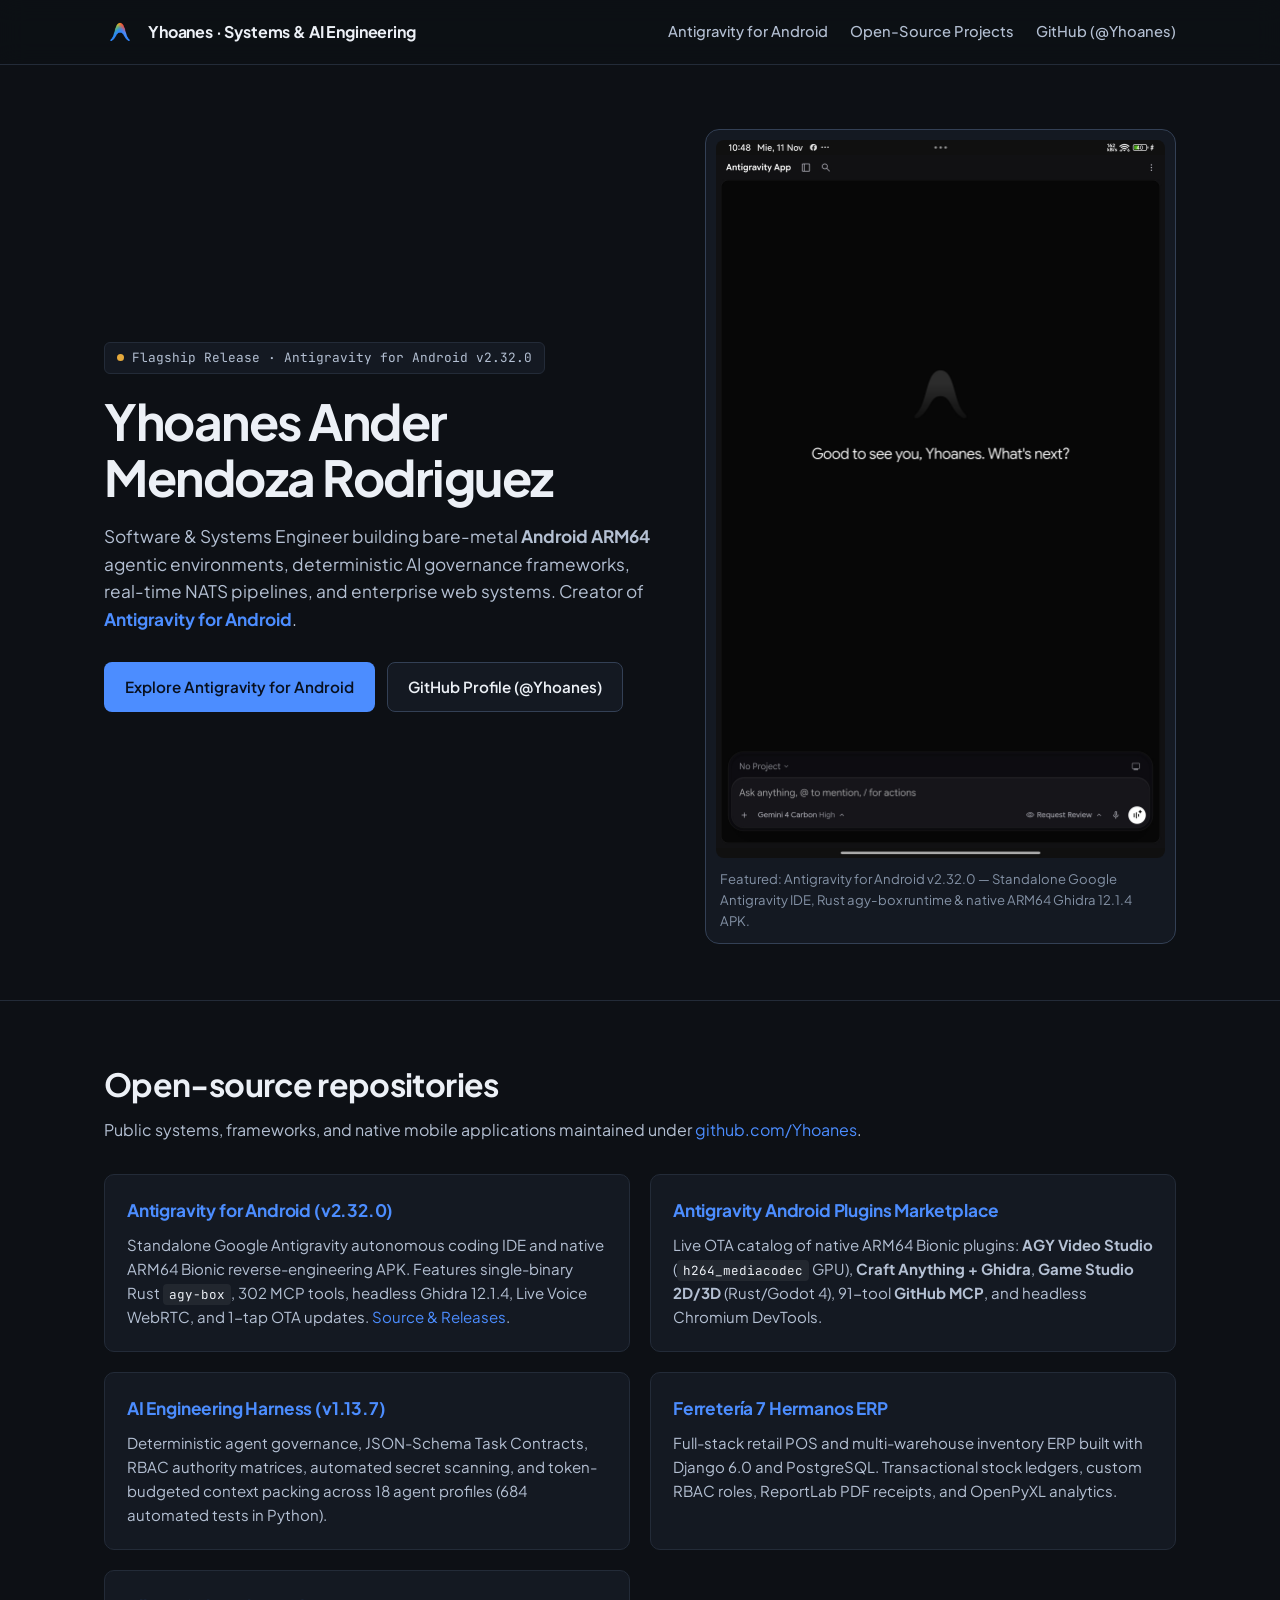
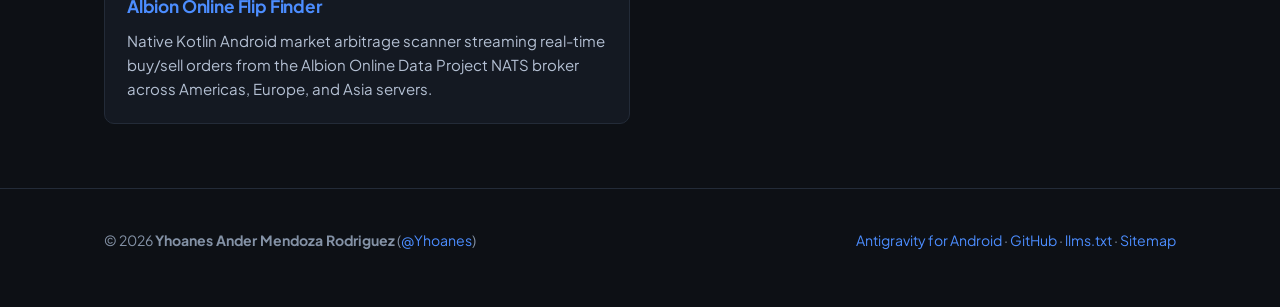
==== index.html @ 7c7e6c1f "feat: launch official Antigravity for Android documentation site, JSON-LD schema, sitemap, and llms." ====
<!DOCTYPE html>
<html lang="en">
<head>
  <meta charset="utf-8" />
  <meta name="viewport" content="width=device-width, initial-scale=1" />
  <title>Yhoanes (Yhoanes Ander Mendoza Rodriguez) — Creator of Antigravity for Android &amp; AI Systems Engineer</title>
  <meta name="description" content="Official engineering portfolio of Yhoanes (Yhoanes Ander Mendoza Rodriguez): creator of Antigravity for Android v2.32.0 (standalone ARM64 Google Antigravity IDE &amp; Ghidra 12.1.4 APK), AI Engineering Harness, Ferretería 7 Hermanos ERP, and Albion Flip Finder." />
  <meta name="author" content="Yhoanes Ander Mendoza Rodriguez" />
  <link rel="canonical" href="https://yhoanes.github.io/" />
  <link rel="alternate" type="text/plain" title="LLM Documentation" href="https://yhoanes.github.io/llms.txt" />
  <link rel="icon" type="image/png" href="antigravity-android/assets/logo.png" />

  <meta property="og:type" content="profile" />
  <meta property="og:title" content="Yhoanes Ander Mendoza Rodriguez — Creator of Antigravity for Android" />
  <meta property="og:description" content="Autonomous AI agent environments, native Android ARM64 Bionic runtimes, deterministic engineering harnesses, and full-stack systems." />
  <meta property="og:url" content="https://yhoanes.github.io/" />
  <meta property="og:image" content="https://yhoanes.github.io/antigravity-android/assets/hero_home.jpg" />

  <link rel="preconnect" href="https://fonts.googleapis.com" />
  <link rel="preconnect" href="https://fonts.gstatic.com" crossorigin />
  <link href="https://fonts.googleapis.com/css2?family=JetBrains+Mono:wght@400;600&amp;family=Plus+Jakarta+Sans:wght@400;500;600;700&amp;display=swap" rel="stylesheet" />
  <link rel="stylesheet" href="styles.css" />

  <script type="application/ld+json">
  {
    "@context": "https://schema.org",
    "@graph": [
      {
        "@type": "Person",
        "@id": "https://yhoanes.github.io/#person",
        "name": "Yhoanes Ander Mendoza Rodriguez",
        "alternateName": "Yhoanes",
        "url": "https://yhoanes.github.io/",
        "sameAs": [
          "https://github.com/Yhoanes"
        ],
        "jobTitle": "Software & AI Systems Engineer",
        "knowsAbout": [
          "Google Antigravity",
          "Android ARM64 Bionic Systems",
          "AI Agent Orchestration",
          "Model Context Protocol (MCP)",
          "Binary Reverse Engineering (Ghidra & Rust)",
          "Django & PostgreSQL",
          "Kotlin Android Development"
        ]
      },
      {
        "@type": "ItemList",
        "name": "Open-Source Software by Yhoanes",
        "itemListElement": [
          {
            "@type": "ListItem",
            "position": 1,
            "url": "https://yhoanes.github.io/antigravity-android/",
            "name": "Antigravity for Android v2.32.0"
          },
          {
            "@type": "ListItem",
            "position": 2,
            "url": "https://github.com/Yhoanes/antigravity-android-plugins",
            "name": "Antigravity Android Native Plugins Marketplace"
          },
          {
            "@type": "ListItem",
            "position": 3,
            "url": "https://github.com/Yhoanes/ai-engineering-harness",
            "name": "AI Engineering Harness"
          },
          {
            "@type": "ListItem",
            "position": 4,
            "url": "https://github.com/Yhoanes/ferreteria-7-hermanos",
            "name": "Ferretería 7 Hermanos Retail POS & Inventory ERP"
          },
          {
            "@type": "ListItem",
            "position": 5,
            "url": "https://github.com/Yhoanes/albion-flip-finder",
            "name": "Albion Online Flip Finder for Android"
          }
        ]
      }
    ]
  }
  </script>
</head>
<body>

  <header class="site-header">
    <div class="container header-inner">
      <a class="brand" href="https://yhoanes.github.io/">
        <img src="antigravity-android/assets/logo.png" alt="Yhoanes Engineering" width="32" height="32" />
        <span>Yhoanes &middot; Systems &amp; AI Engineering</span>
      </a>
      <nav class="nav-links" aria-label="Primary">
        <a href="antigravity-android/">Antigravity for Android</a>
        <a href="#projects">Open-Source Projects</a>
        <a href="https://github.com/Yhoanes">GitHub (@Yhoanes)</a>
      </nav>
    </div>
  </header>

  <main>
    <section class="hero">
      <div class="container hero-grid">
        <div>
          <div class="version-pill">
            <span class="version-dot" aria-hidden="true"></span>
            <span>Flagship Release &middot; Antigravity for Android v2.32.0</span>
          </div>
          <h1>Yhoanes Ander Mendoza Rodriguez</h1>
          <p class="hero-lead">
            Software &amp; Systems Engineer building bare-metal <strong>Android ARM64</strong> agentic environments, deterministic AI governance frameworks, real-time NATS pipelines, and enterprise web systems. Creator of <a href="antigravity-android/"><strong>Antigravity for Android</strong></a>.
          </p>
          <div class="cta-row">
            <a class="btn btn-primary" href="antigravity-android/">
              Explore Antigravity for Android
            </a>
            <a class="btn btn-secondary" href="https://github.com/Yhoanes">
              GitHub Profile (@Yhoanes)
            </a>
          </div>
        </div>

        <div>
          <a href="antigravity-android/" aria-label="Open Antigravity for Android documentation">
            <div class="device-frame">
              <img src="antigravity-android/assets/hero_home.jpg" alt="Antigravity for Android v2.32.0 by Yhoanes" width="960" height="600" />
              <p class="device-caption">
                Featured: Antigravity for Android v2.32.0 — Standalone Google Antigravity IDE, Rust agy-box runtime &amp; native ARM64 Ghidra 12.1.4 APK.
              </p>
            </div>
          </a>
        </div>
      </div>
    </section>

    <section class="section" id="projects">
      <div class="container">
        <h2>Open-source repositories</h2>
        <p class="section-intro">
          Public systems, frameworks, and native mobile applications maintained under <a href="https://github.com/Yhoanes">github.com/Yhoanes</a>.
        </p>

        <div class="spec-grid">
          <div class="spec-block">
            <h3><a href="antigravity-android/">Antigravity for Android (v2.32.0)</a></h3>
            <p>Standalone Google Antigravity autonomous coding IDE and native ARM64 Bionic reverse-engineering APK. Features single-binary Rust <code>agy-box</code>, 302 MCP tools, headless Ghidra 12.1.4, Live Voice WebRTC, and 1-tap OTA updates. <a href="https://github.com/Yhoanes/antigravity-android">Source &amp; Releases</a>.</p>
          </div>

          <div class="spec-block">
            <h3><a href="https://github.com/Yhoanes/antigravity-android-plugins">Antigravity Android Plugins Marketplace</a></h3>
            <p>Live OTA catalog of native ARM64 Bionic plugins: <strong>AGY Video Studio</strong> (<code>h264_mediacodec</code> GPU), <strong>Craft Anything + Ghidra</strong>, <strong>Game Studio 2D/3D</strong> (Rust/Godot 4), 91-tool <strong>GitHub MCP</strong>, and headless Chromium DevTools.</p>
          </div>

          <div class="spec-block">
            <h3><a href="https://github.com/Yhoanes/ai-engineering-harness">AI Engineering Harness (v1.13.7)</a></h3>
            <p>Deterministic agent governance, JSON-Schema Task Contracts, RBAC authority matrices, automated secret scanning, and token-budgeted context packing across 18 agent profiles (684 automated tests in Python).</p>
          </div>

          <div class="spec-block">
            <h3><a href="https://github.com/Yhoanes/ferreteria-7-hermanos">Ferretería 7 Hermanos ERP</a></h3>
            <p>Full-stack retail POS and multi-warehouse inventory ERP built with Django 6.0 and PostgreSQL. Transactional stock ledgers, custom RBAC roles, ReportLab PDF receipts, and OpenPyXL analytics.</p>
          </div>

          <div class="spec-block">
            <h3><a href="https://github.com/Yhoanes/albion-flip-finder">Albion Online Flip Finder</a></h3>
            <p>Native Kotlin Android market arbitrage scanner streaming real-time buy/sell orders from the Albion Online Data Project NATS broker across Americas, Europe, and Asia servers.</p>
          </div>
        </div>
      </div>
    </section>
  </main>

  <footer class="site-footer">
    <div class="container footer-inner">
      <div>
        &copy; 2026 <strong>Yhoanes Ander Mendoza Rodriguez</strong> (<a href="https://github.com/Yhoanes">@Yhoanes</a>)
      </div>
      <div>
        <a href="antigravity-android/">Antigravity for Android</a> &middot;
        <a href="https://github.com/Yhoanes">GitHub</a> &middot;
        <a href="llms.txt">llms.txt</a> &middot;
        <a href="sitemap.xml">Sitemap</a>
      </div>
    </div>
  </footer>

</body>
</html>
---- styles.css ----
:root {
  --bg-canvas: #0d1015;
  --bg-surface: #141922;
  --bg-elevated: #1a212d;
  --border-subtle: #232b38;
  --border-strong: #334055;
  --text-primary: #ecf0f6;
  --text-secondary: #b4c0d3;
  --text-muted: #8492a6;
  --accent-cobalt: #4c8dff;
  --accent-cobalt-hover: #6ba1ff;
  --accent-amber: #e5a93c;
  --font-sans: 'Plus Jakarta Sans', -apple-system, BlinkMacSystemFont, 'Segoe UI', Roboto, sans-serif;
  --font-mono: 'JetBrains Mono', ui-monospace, SFMono-Regular, Menlo, Consolas, monospace;
  --max-w: 1120px;
}

*, *::before, *::after {
  box-sizing: border-box;
}

html {
  scroll-behavior: smooth;
  background-color: var(--bg-canvas);
  color: var(--text-primary);
  font-family: var(--font-sans);
  line-height: 1.6;
  -webkit-font-smoothing: antialiased;
}

@media (prefers-reduced-motion: reduce) {
  html {
    scroll-behavior: auto;
  }
  *, *::before, *::after {
    transition: none !important;
    animation: none !important;
  }
}

body {
  margin: 0;
  background-color: var(--bg-canvas);
  color: var(--text-primary);
}

a {
  color: var(--accent-cobalt);
  text-decoration: none;
}

a:hover {
  color: var(--accent-cobalt-hover);
  text-decoration: underline;
}

:focus-visible {
  outline: 2px solid var(--accent-cobalt);
  outline-offset: 3px;
  border-radius: 4px;
}

.container {
  max-width: var(--max-w);
  margin: 0 auto;
  padding: 0 24px;
}

/* Header Navigation */
.site-header {
  position: sticky;
  top: 0;
  z-index: 40;
  background: rgba(13, 16, 21, 0.88);
  backdrop-filter: blur(12px);
  border-bottom: 1px solid var(--border-subtle);
}

.header-inner {
  display: flex;
  align-items: center;
  justify-content: space-between;
  min-height: 64px;
  gap: 16px;
}

.brand {
  display: inline-flex;
  align-items: center;
  gap: 12px;
  color: var(--text-primary);
  font-weight: 700;
  font-size: 1rem;
  letter-spacing: -0.01em;
}

.brand:hover {
  color: var(--text-primary);
  text-decoration: none;
}

.brand img {
  width: 32px;
  height: 32px;
  border-radius: 8px;
}

.nav-links {
  display: flex;
  align-items: center;
  gap: 22px;
  flex-wrap: wrap;
}

.nav-links a {
  color: var(--text-secondary);
  font-size: 0.92rem;
  font-weight: 500;
}

.nav-links a:hover {
  color: var(--text-primary);
  text-decoration: none;
}

/* Hero Split */
.hero {
  padding: 64px 0 56px;
  border-bottom: 1px solid var(--border-subtle);
}

.hero-grid {
  display: grid;
  grid-template-columns: 1.08fr 0.92fr;
  gap: 48px;
  align-items: center;
}

.version-pill {
  display: inline-flex;
  align-items: center;
  gap: 8px;
  padding: 5px 12px;
  background: var(--bg-surface);
  border: 1px solid var(--border-subtle);
  border-radius: 6px;
  font-family: var(--font-mono);
  font-size: 0.8rem;
  color: var(--text-secondary);
  margin-bottom: 20px;
}

.version-dot {
  width: 7px;
  height: 7px;
  border-radius: 50%;
  background: var(--accent-amber);
}

h1 {
  font-size: clamp(2.15rem, 4vw, 3.1rem);
  line-height: 1.12;
  letter-spacing: -0.03em;
  margin: 0 0 18px;
  font-weight: 700;
}

.hero-lead {
  font-size: 1.08rem;
  color: var(--text-secondary);
  max-width: 62ch;
  margin: 0 0 28px;
}

.cta-row {
  display: flex;
  flex-wrap: wrap;
  gap: 12px;
  margin-bottom: 20px;
}

.btn {
  display: inline-flex;
  align-items: center;
  justify-content: center;
  gap: 8px;
  padding: 12px 20px;
  border-radius: 8px;
  font-weight: 600;
  font-size: 0.95rem;
  border: 1px solid transparent;
  cursor: pointer;
  text-decoration: none;
}

.btn:hover {
  text-decoration: none;
}

.btn-primary {
  background: var(--accent-cobalt);
  color: #08101f;
}

.btn-primary:hover {
  background: var(--accent-cobalt-hover);
  color: #08101f;
}

.btn-secondary {
  background: var(--bg-surface);
  color: var(--text-primary);
  border-color: var(--border-strong);
}

.btn-secondary:hover {
  background: var(--bg-elevated);
  color: var(--text-primary);
}

.checksum-box {
  background: var(--bg-surface);
  border: 1px solid var(--border-subtle);
  border-radius: 8px;
  padding: 10px 14px;
  display: flex;
  align-items: center;
  justify-content: space-between;
  gap: 12px;
  max-width: 540px;
}

.checksum-box code {
  font-family: var(--font-mono);
  font-size: 0.76rem;
  color: var(--text-muted);
  overflow-x: auto;
  white-space: nowrap;
}

.copy-btn {
  background: var(--bg-elevated);
  color: var(--text-secondary);
  border: 1px solid var(--border-subtle);
  border-radius: 5px;
  padding: 4px 10px;
  font-family: var(--font-sans);
  font-size: 0.78rem;
  font-weight: 600;
  cursor: pointer;
  flex-shrink: 0;
}

.copy-btn:hover {
  color: var(--text-primary);
  border-color: var(--border-strong);
}

.device-frame {
  background: var(--bg-surface);
  border: 1px solid var(--border-strong);
  border-radius: 14px;
  padding: 10px;
}

.device-frame img {
  display: block;
  width: 100%;
  height: auto;
  border-radius: 8px;
}

.device-caption {
  margin: 10px 4px 2px;
  font-size: 0.82rem;
  color: var(--text-muted);
}

/* Sections */
.section {
  padding: 64px 0;
  border-bottom: 1px solid var(--border-subtle);
}

h2 {
  font-size: clamp(1.5rem, 2.6vw, 2rem);
  letter-spacing: -0.02em;
  line-height: 1.22;
  margin: 0 0 12px;
}

.section-intro {
  color: var(--text-secondary);
  max-width: 68ch;
  margin: 0 0 32px;
  font-size: 1rem;
}

/* Data & Comparison Tables */
.table-wrap {
  overflow-x: auto;
  border: 1px solid var(--border-subtle);
  border-radius: 10px;
  background: var(--bg-surface);
}

table {
  width: 100%;
  border-collapse: collapse;
  text-align: left;
  font-size: 0.93rem;
}

th, td {
  padding: 14px 18px;
  border-bottom: 1px solid var(--border-subtle);
  vertical-align: top;
}

th {
  background: var(--bg-elevated);
  color: var(--text-primary);
  font-weight: 600;
}

tr:last-child td {
  border-bottom: none;
}

td code, p code, li code {
  font-family: var(--font-mono);
  font-size: 0.84em;
  background: rgba(255, 255, 255, 0.06);
  padding: 2px 6px;
  border-radius: 4px;
  color: var(--text-primary);
}

.highlight-col {
  color: var(--text-primary);
  font-weight: 500;
}

/* Benchmark Ledger */
.bench-list {
  display: grid;
  gap: 18px;
}

.bench-row {
  background: var(--bg-surface);
  border: 1px solid var(--border-subtle);
  border-radius: 10px;
  padding: 18px 20px;
}

.bench-meta {
  display: flex;
  justify-content: space-between;
  align-items: baseline;
  gap: 12px;
  margin-bottom: 10px;
  flex-wrap: wrap;
}

.bench-title {
  font-weight: 600;
  color: var(--text-primary);
}

.bench-val {
  font-family: var(--font-mono);
  font-size: 0.95rem;
  color: var(--accent-amber);
  font-weight: 600;
}

.bench-track {
  height: 8px;
  background: var(--bg-canvas);
  border-radius: 4px;
  overflow: hidden;
}

.bench-fill {
  height: 100%;
  background: var(--accent-amber);
  border-radius: 4px;
}

/* Interactive Walkthrough Tabs */
.walkthrough-layout {
  display: grid;
  grid-template-columns: 320px 1fr;
  gap: 28px;
  align-items: start;
}

.tab-list {
  display: flex;
  flex-direction: column;
  gap: 8px;
}

.tab-btn {
  text-align: left;
  background: var(--bg-surface);
  border: 1px solid var(--border-subtle);
  border-radius: 8px;
  padding: 14px 16px;
  color: var(--text-secondary);
  font-family: var(--font-sans);
  cursor: pointer;
}

.tab-btn strong {
  display: block;
  color: var(--text-primary);
  font-size: 0.95rem;
  margin-bottom: 4px;
}

.tab-btn span {
  font-size: 0.83rem;
  color: var(--text-muted);
  display: block;
}

.tab-btn[aria-selected="true"] {
  background: var(--bg-elevated);
  border-color: var(--accent-cobalt);
}

.tab-panel[hidden] {
  display: none;
}

/* Architectural Specs Grid (2-col structured ledger) */
.spec-grid {
  display: grid;
  grid-template-columns: repeat(2, 1fr);
  gap: 20px;
}

.spec-block {
  background: var(--bg-surface);
  border: 1px solid var(--border-subtle);
  border-radius: 10px;
  padding: 22px;
}

.spec-block h3 {
  margin: 0 0 8px;
  font-size: 1.08rem;
  letter-spacing: -0.01em;
}

.spec-block p {
  margin: 0;
  color: var(--text-secondary);
  font-size: 0.94rem;
}

/* FAQ Disclosures */
.faq-list {
  display: grid;
  gap: 12px;
  max-width: 820px;
}

details.faq-item {
  background: var(--bg-surface);
  border: 1px solid var(--border-subtle);
  border-radius: 10px;
  padding: 16px 20px;
}

details.faq-item summary {
  font-weight: 600;
  font-size: 1rem;
  cursor: pointer;
  list-style: none;
  display: flex;
  justify-content: space-between;
  align-items: center;
  gap: 16px;
}

details.faq-item summary::-webkit-details-marker {
  display: none;
}

details.faq-item summary::after {
  content: "+";
  font-family: var(--font-mono);
  color: var(--text-muted);
  font-size: 1.1rem;
}

details.faq-item[open] summary::after {
  content: "−";
  color: var(--accent-cobalt);
}

details.faq-item p {
  margin: 12px 0 0;
  color: var(--text-secondary);
  font-size: 0.95rem;
  max-width: 72ch;
}

/* Footer */
.site-footer {
  padding: 40px 0 56px;
  color: var(--text-muted);
  font-size: 0.88rem;
}

.footer-inner {
  display: flex;
  justify-content: space-between;
  gap: 20px;
  flex-wrap: wrap;
}

@media (max-width: 880px) {
  .hero-grid,
  .walkthrough-layout,
  .spec-grid {
    grid-template-columns: 1fr;
  }
  .hero {
    padding: 40px 0;
  }
}
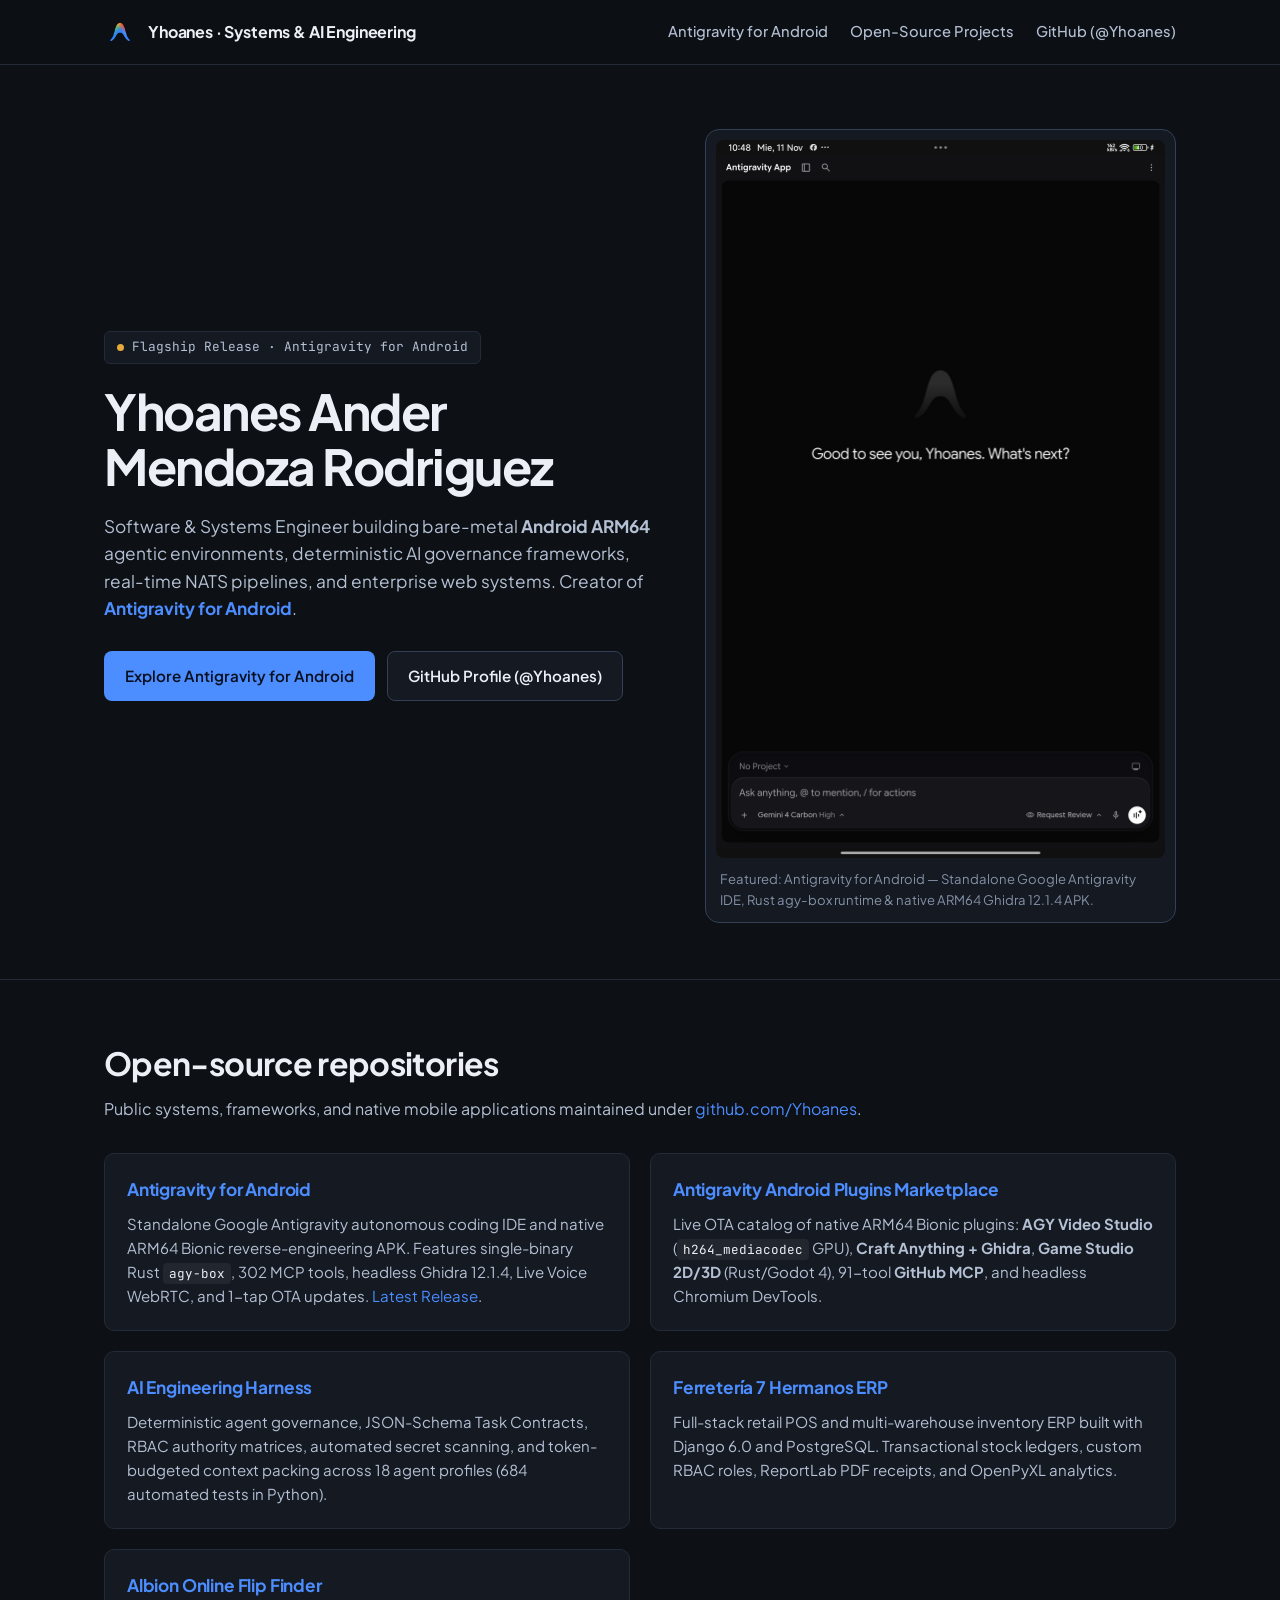
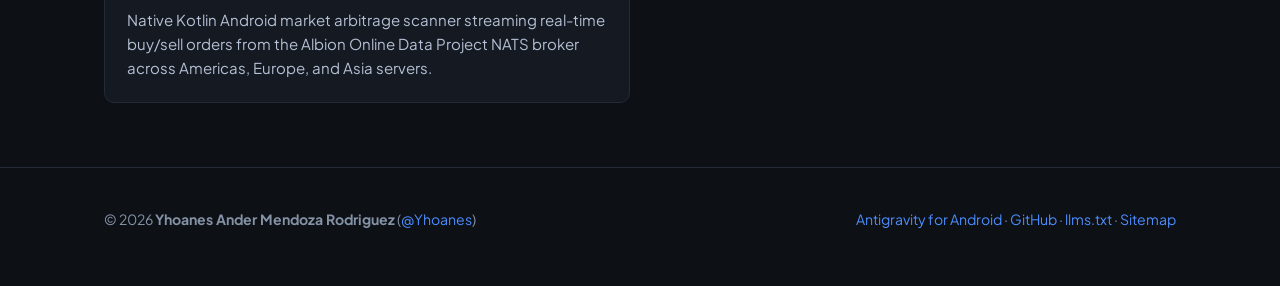
==== commit cb71846b: "feat: dynamic latest APK download, live SHA-256 sync, and version-agnostic copy" ====
--- a/index.html
+++ b/index.html
@@ -3,8 +3,9 @@
 <head>
   <meta charset="utf-8" />
   <meta name="viewport" content="width=device-width, initial-scale=1" />
+  <meta name="google-site-verification" content="DgvjRDzGBHEDhDBqfUjo9qhoZBdBrGkTyBmM5uWyEOc" />
   <title>Yhoanes (Yhoanes Ander Mendoza Rodriguez) — Creator of Antigravity for Android &amp; AI Systems Engineer</title>
-  <meta name="description" content="Official engineering portfolio of Yhoanes (Yhoanes Ander Mendoza Rodriguez): creator of Antigravity for Android v2.32.0 (standalone ARM64 Google Antigravity IDE &amp; Ghidra 12.1.4 APK), AI Engineering Harness, Ferretería 7 Hermanos ERP, and Albion Flip Finder." />
+  <meta name="description" content="Official engineering portfolio of Yhoanes (Yhoanes Ander Mendoza Rodriguez): creator of Antigravity for Android (standalone ARM64 Google Antigravity IDE &amp; Ghidra 12.1.4 APK), AI Engineering Harness, Ferretería 7 Hermanos ERP, and Albion Flip Finder." />
   <meta name="author" content="Yhoanes Ander Mendoza Rodriguez" />
   <link rel="canonical" href="https://yhoanes.github.io/" />
   <link rel="alternate" type="text/plain" title="LLM Documentation" href="https://yhoanes.github.io/llms.txt" />
@@ -53,7 +54,7 @@
             "@type": "ListItem",
             "position": 1,
             "url": "https://yhoanes.github.io/antigravity-android/",
-            "name": "Antigravity for Android v2.32.0"
+            "name": "Antigravity for Android"
           },
           {
             "@type": "ListItem",
@@ -107,7 +108,7 @@
         <div>
           <div class="version-pill">
             <span class="version-dot" aria-hidden="true"></span>
-            <span>Flagship Release &middot; Antigravity for Android v2.32.0</span>
+            <span id="home-release-badge">Flagship Release &middot; Antigravity for Android</span>
           </div>
           <h1>Yhoanes Ander Mendoza Rodriguez</h1>
           <p class="hero-lead">
@@ -126,9 +127,9 @@
         <div>
           <a href="antigravity-android/" aria-label="Open Antigravity for Android documentation">
             <div class="device-frame">
-              <img src="antigravity-android/assets/hero_home.jpg" alt="Antigravity for Android v2.32.0 by Yhoanes" width="960" height="600" />
+              <img src="antigravity-android/assets/hero_home.jpg" alt="Antigravity for Android by Yhoanes" width="960" height="600" />
               <p class="device-caption">
-                Featured: Antigravity for Android v2.32.0 — Standalone Google Antigravity IDE, Rust agy-box runtime &amp; native ARM64 Ghidra 12.1.4 APK.
+                Featured: Antigravity for Android — Standalone Google Antigravity IDE, Rust agy-box runtime &amp; native ARM64 Ghidra 12.1.4 APK.
               </p>
             </div>
           </a>
@@ -145,8 +146,8 @@
 
         <div class="spec-grid">
           <div class="spec-block">
-            <h3><a href="antigravity-android/">Antigravity for Android (v2.32.0)</a></h3>
-            <p>Standalone Google Antigravity autonomous coding IDE and native ARM64 Bionic reverse-engineering APK. Features single-binary Rust <code>agy-box</code>, 302 MCP tools, headless Ghidra 12.1.4, Live Voice WebRTC, and 1-tap OTA updates. <a href="https://github.com/Yhoanes/antigravity-android">Source &amp; Releases</a>.</p>
+            <h3><a href="antigravity-android/">Antigravity for Android</a></h3>
+            <p>Standalone Google Antigravity autonomous coding IDE and native ARM64 Bionic reverse-engineering APK. Features single-binary Rust <code>agy-box</code>, 302 MCP tools, headless Ghidra 12.1.4, Live Voice WebRTC, and 1-tap OTA updates. <a href="https://github.com/Yhoanes/antigravity-android/releases/latest">Latest Release</a>.</p>
           </div>
 
           <div class="spec-block">
@@ -155,7 +156,7 @@
           </div>
 
           <div class="spec-block">
-            <h3><a href="https://github.com/Yhoanes/ai-engineering-harness">AI Engineering Harness (v1.13.7)</a></h3>
+            <h3><a href="https://github.com/Yhoanes/ai-engineering-harness">AI Engineering Harness</a></h3>
             <p>Deterministic agent governance, JSON-Schema Task Contracts, RBAC authority matrices, automated secret scanning, and token-budgeted context packing across 18 agent profiles (684 automated tests in Python).</p>
           </div>
 
@@ -187,5 +188,16 @@
     </div>
   </footer>
 
+  <script>
+    fetch('https://api.github.com/repos/Yhoanes/antigravity-android/releases/latest')
+      .then(function (r) { return r.ok ? r.json() : null; })
+      .then(function (release) {
+        var el = document.getElementById('home-release-badge');
+        if (el && release && release.tag_name) {
+          el.textContent = 'Flagship Release \u00b7 Antigravity for Android ' + release.tag_name;
+        }
+      })
+      .catch(function () {});
+  </script>
 </body>
 </html>
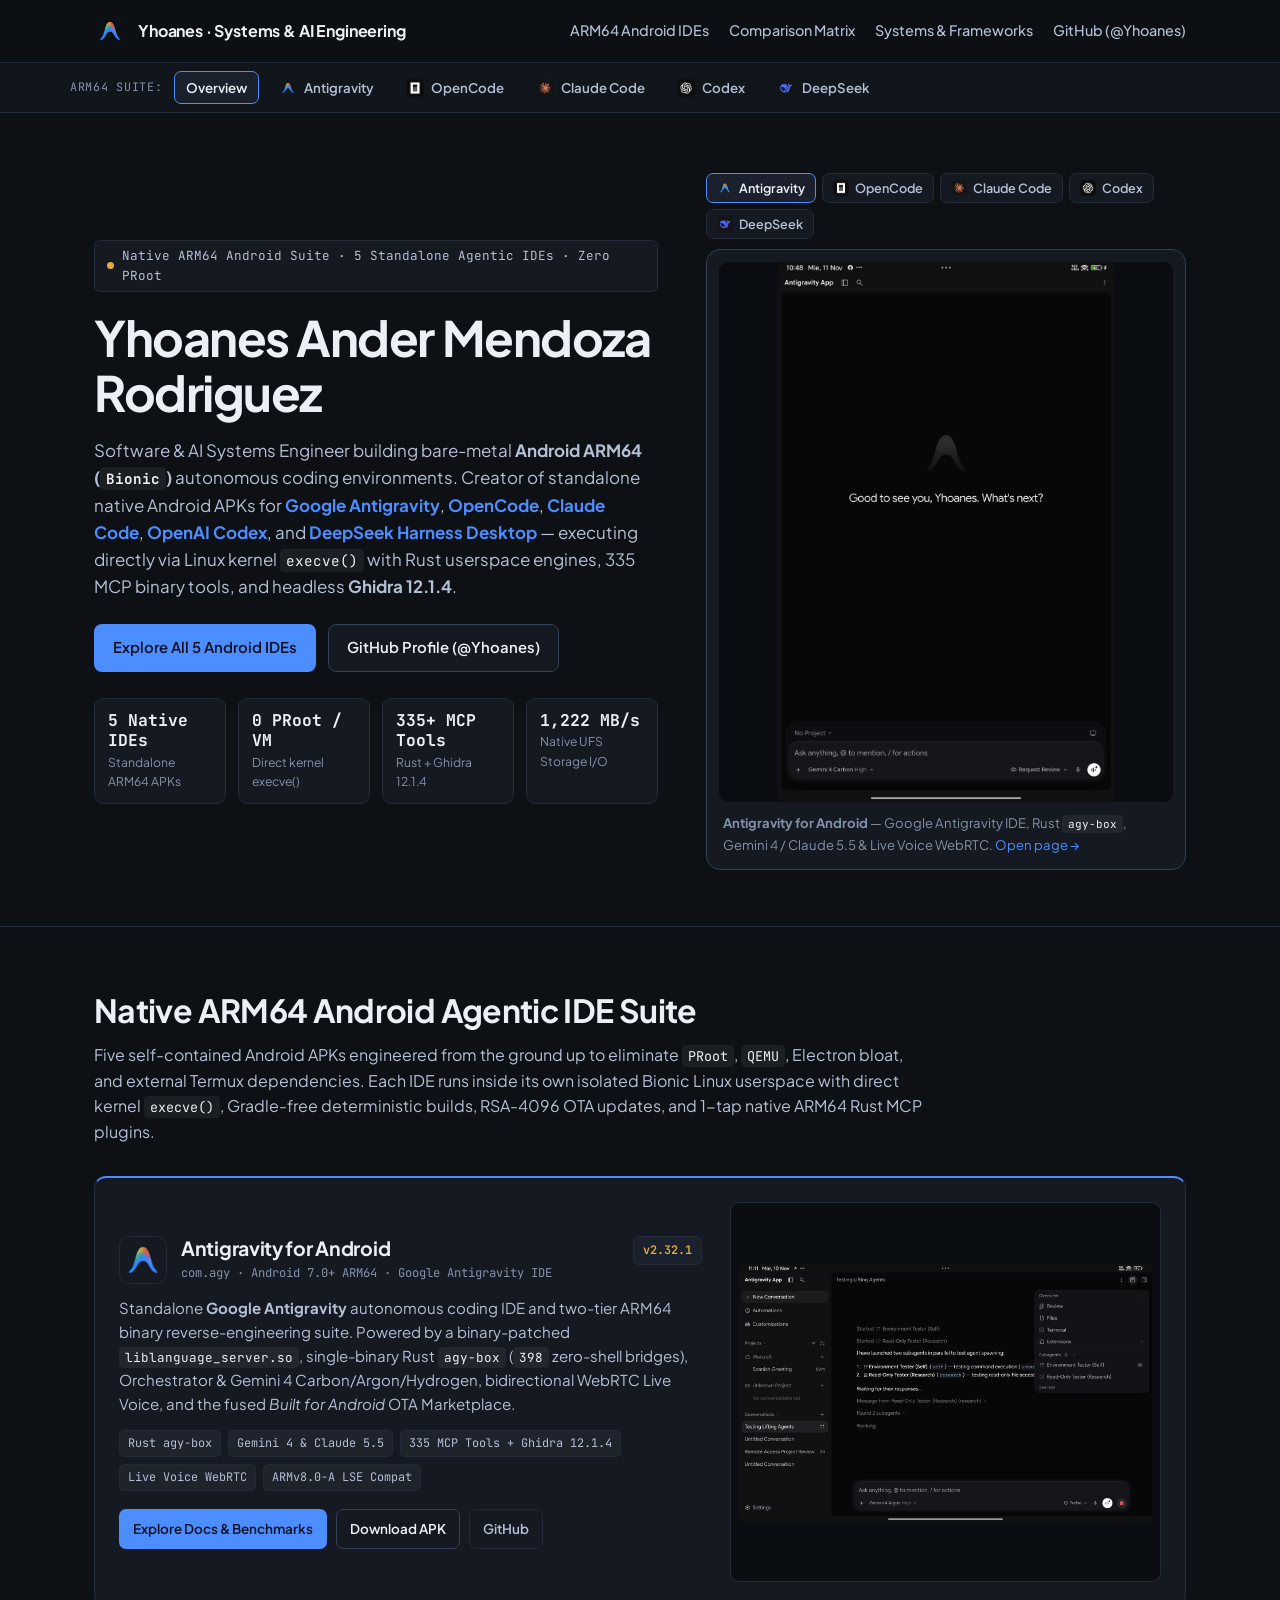
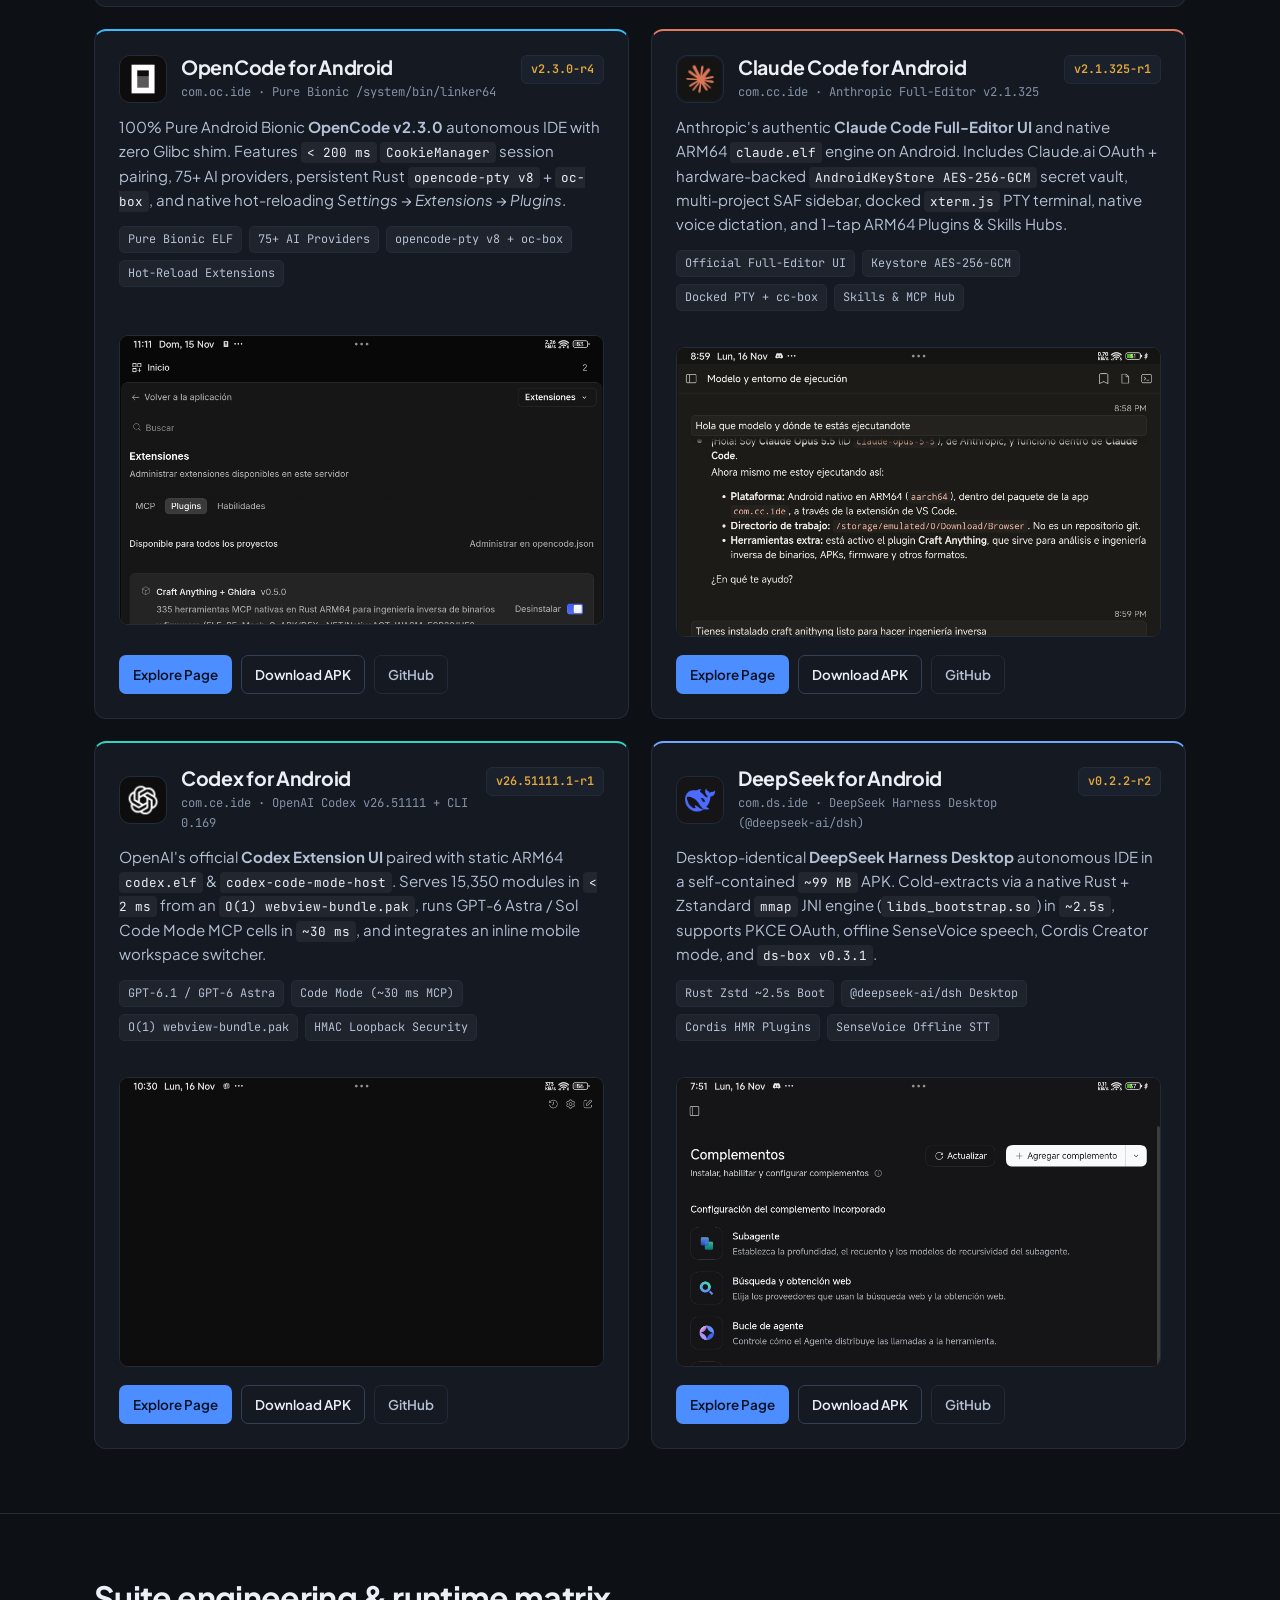
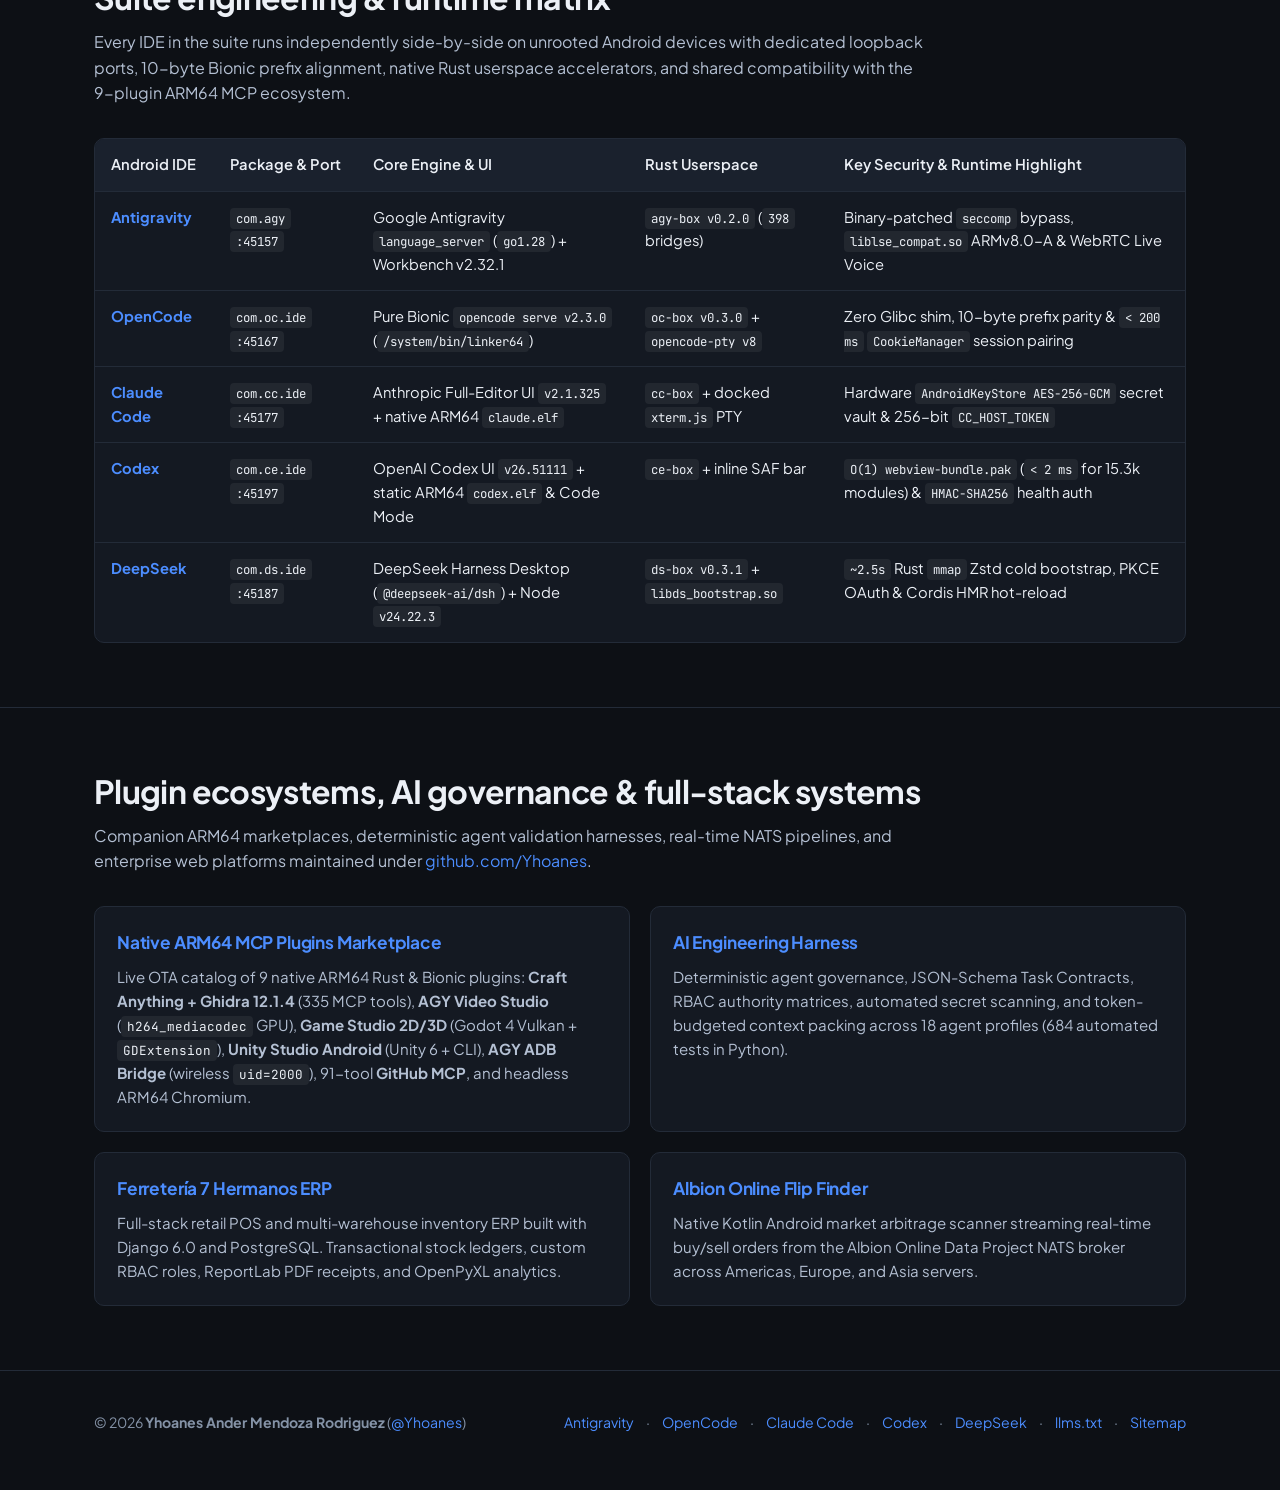
==== commit 9c9713ce: "feat: launch 5-IDE Native ARM64 Android Suite hub and dedicated pages (OpenCode, Claude Code, Codex," ====
--- a/index.html
+++ b/index.html
@@ -4,18 +4,25 @@
   <meta charset="utf-8" />
   <meta name="viewport" content="width=device-width, initial-scale=1" />
   <meta name="google-site-verification" content="DgvjRDzGBHEDhDBqfUjo9qhoZBdBrGkTyBmM5uWyEOc" />
-  <title>Yhoanes (Yhoanes Ander Mendoza Rodriguez) — Creator of Antigravity for Android &amp; AI Systems Engineer</title>
-  <meta name="description" content="Official engineering portfolio of Yhoanes (Yhoanes Ander Mendoza Rodriguez): creator of Antigravity for Android (standalone ARM64 Google Antigravity IDE &amp; Ghidra 12.1.4 APK), AI Engineering Harness, Ferretería 7 Hermanos ERP, and Albion Flip Finder." />
+  <title>Yhoanes — Native ARM64 Android Agentic IDEs (Antigravity, OpenCode, Claude Code, Codex &amp; DeepSeek)</title>
+  <meta name="description" content="Official engineering hub of Yhoanes (Yhoanes Ander Mendoza Rodriguez): creator of standalone Native ARM64 Android APKs for Google Antigravity, OpenCode, Anthropic Claude Code, OpenAI Codex, and DeepSeek Harness Desktop — zero PRoot, Rust Bionic runtimes, 335 MCP binary tools &amp; Ghidra 12.1.4." />
+  <meta name="keywords" content="Yhoanes, Antigravity for Android, OpenCode for Android, Claude Code for Android, Codex for Android, DeepSeek for Android, DeepSeek Desktop Android, Native ARM64 IDE APK, Bionic Linux Android, Ghidra 12.1.4 Android, Craft Anything MCP" />
   <meta name="author" content="Yhoanes Ander Mendoza Rodriguez" />
   <link rel="canonical" href="https://yhoanes.github.io/" />
   <link rel="alternate" type="text/plain" title="LLM Documentation" href="https://yhoanes.github.io/llms.txt" />
   <link rel="icon" type="image/png" href="antigravity-android/assets/logo.png" />
 
-  <meta property="og:type" content="profile" />
-  <meta property="og:title" content="Yhoanes Ander Mendoza Rodriguez — Creator of Antigravity for Android" />
-  <meta property="og:description" content="Autonomous AI agent environments, native Android ARM64 Bionic runtimes, deterministic engineering harnesses, and full-stack systems." />
+  <meta property="og:type" content="website" />
+  <meta property="og:site_name" content="Yhoanes · Native ARM64 Systems &amp; AI Engineering" />
+  <meta property="og:title" content="Yhoanes — Native ARM64 Android Suite: Antigravity, OpenCode, Claude Code, Codex &amp; DeepSeek" />
+  <meta property="og:description" content="Five standalone bare-metal Android ARM64 autonomous coding IDEs engineered without PRoot or Electron: Rust Bionic runtimes, 335 MCP reverse-engineering tools, native Ghidra 12.1.4, and 1-tap OTA APKs." />
   <meta property="og:url" content="https://yhoanes.github.io/" />
   <meta property="og:image" content="https://yhoanes.github.io/antigravity-android/assets/hero_home.jpg" />
+
+  <meta name="twitter:card" content="summary_large_image" />
+  <meta name="twitter:title" content="Yhoanes — Native ARM64 Android Agentic IDE Suite" />
+  <meta name="twitter:description" content="Standalone native ARM64 Android APKs for Google Antigravity, OpenCode, Claude Code, OpenAI Codex &amp; DeepSeek Desktop. Zero PRoot overhead." />
+  <meta name="twitter:image" content="https://yhoanes.github.io/antigravity-android/assets/hero_home.jpg" />
 
   <link rel="preconnect" href="https://fonts.googleapis.com" />
   <link rel="preconnect" href="https://fonts.gstatic.com" crossorigin />
@@ -38,17 +45,20 @@
         "jobTitle": "Software & AI Systems Engineer",
         "knowsAbout": [
           "Google Antigravity",
+          "OpenCode",
+          "Anthropic Claude Code",
+          "OpenAI Codex",
+          "DeepSeek Harness Desktop",
           "Android ARM64 Bionic Systems",
-          "AI Agent Orchestration",
-          "Model Context Protocol (MCP)",
-          "Binary Reverse Engineering (Ghidra & Rust)",
+          "AI Agent Orchestration & Model Context Protocol (MCP)",
+          "Binary Reverse Engineering (Ghidra 12.1.4 & Rust)",
           "Django & PostgreSQL",
-          "Kotlin Android Development"
+          "Kotlin & Java Android Engineering"
         ]
       },
       {
         "@type": "ItemList",
-        "name": "Open-Source Software by Yhoanes",
+        "name": "Native ARM64 Android IDEs & Open-Source Software by Yhoanes",
         "itemListElement": [
           {
             "@type": "ListItem",
@@ -59,24 +69,48 @@
           {
             "@type": "ListItem",
             "position": 2,
+            "url": "https://yhoanes.github.io/opencode-android/",
+            "name": "OpenCode for Android"
+          },
+          {
+            "@type": "ListItem",
+            "position": 3,
+            "url": "https://yhoanes.github.io/claude-android/",
+            "name": "Claude Code for Android"
+          },
+          {
+            "@type": "ListItem",
+            "position": 4,
+            "url": "https://yhoanes.github.io/codex-android/",
+            "name": "Codex for Android"
+          },
+          {
+            "@type": "ListItem",
+            "position": 5,
+            "url": "https://yhoanes.github.io/deepseek-android/",
+            "name": "DeepSeek for Android (Harness Desktop)"
+          },
+          {
+            "@type": "ListItem",
+            "position": 6,
             "url": "https://github.com/Yhoanes/antigravity-android-plugins",
-            "name": "Antigravity Android Native Plugins Marketplace"
-          },
-          {
-            "@type": "ListItem",
-            "position": 3,
+            "name": "Android Native ARM64 MCP Plugins Marketplace"
+          },
+          {
+            "@type": "ListItem",
+            "position": 7,
             "url": "https://github.com/Yhoanes/ai-engineering-harness",
             "name": "AI Engineering Harness"
           },
           {
             "@type": "ListItem",
-            "position": 4,
+            "position": 8,
             "url": "https://github.com/Yhoanes/ferreteria-7-hermanos",
             "name": "Ferretería 7 Hermanos Retail POS & Inventory ERP"
           },
           {
             "@type": "ListItem",
-            "position": 5,
+            "position": 9,
             "url": "https://github.com/Yhoanes/albion-flip-finder",
             "name": "Albion Online Flip Finder for Android"
           }
@@ -95,64 +129,400 @@
         <span>Yhoanes &middot; Systems &amp; AI Engineering</span>
       </a>
       <nav class="nav-links" aria-label="Primary">
-        <a href="antigravity-android/">Antigravity for Android</a>
-        <a href="#projects">Open-Source Projects</a>
+        <a href="#android-ides">ARM64 Android IDEs</a>
+        <a href="#architecture-matrix">Comparison Matrix</a>
+        <a href="#projects">Systems &amp; Frameworks</a>
         <a href="https://github.com/Yhoanes">GitHub (@Yhoanes)</a>
       </nav>
     </div>
+    <div class="suite-bar">
+      <div class="container suite-bar-inner" aria-label="Android ARM64 IDE Suite">
+        <span class="suite-label">ARM64 Suite:</span>
+        <a class="suite-pill" href="https://yhoanes.github.io/" aria-current="page">Overview</a>
+        <a class="suite-pill" href="antigravity-android/">
+          <img src="antigravity-android/assets/logo.png" alt="" width="18" height="18" />
+          Antigravity
+        </a>
+        <a class="suite-pill" href="opencode-android/">
+          <img src="opencode-android/assets/logo.png" alt="" width="18" height="18" />
+          OpenCode
+        </a>
+        <a class="suite-pill" href="claude-android/">
+          <img src="claude-android/assets/logo.png" alt="" width="18" height="18" />
+          Claude Code
+        </a>
+        <a class="suite-pill" href="codex-android/">
+          <img src="codex-android/assets/logo.png" alt="" width="18" height="18" />
+          Codex
+        </a>
+        <a class="suite-pill" href="deepseek-android/">
+          <img src="deepseek-android/assets/logo.png" alt="" width="18" height="18" />
+          DeepSeek
+        </a>
+      </div>
+    </div>
   </header>
 
   <main>
+    <!-- Hero -->
     <section class="hero">
       <div class="container hero-grid">
         <div>
           <div class="version-pill">
             <span class="version-dot" aria-hidden="true"></span>
-            <span id="home-release-badge">Flagship Release &middot; Antigravity for Android</span>
+            <span>Native ARM64 Android Suite &middot; 5 Standalone Agentic IDEs &middot; Zero PRoot</span>
           </div>
           <h1>Yhoanes Ander Mendoza Rodriguez</h1>
           <p class="hero-lead">
-            Software &amp; Systems Engineer building bare-metal <strong>Android ARM64</strong> agentic environments, deterministic AI governance frameworks, real-time NATS pipelines, and enterprise web systems. Creator of <a href="antigravity-android/"><strong>Antigravity for Android</strong></a>.
+            Software &amp; AI Systems Engineer building bare-metal <strong>Android ARM64 (<code>Bionic</code>)</strong> autonomous coding environments. Creator of standalone native Android APKs for <a href="antigravity-android/"><strong>Google Antigravity</strong></a>, <a href="opencode-android/"><strong>OpenCode</strong></a>, <a href="claude-android/"><strong>Claude Code</strong></a>, <a href="codex-android/"><strong>OpenAI Codex</strong></a>, and <a href="deepseek-android/"><strong>DeepSeek Harness Desktop</strong></a> — executing directly via Linux kernel <code>execve()</code> with Rust userspace engines, 335 MCP binary tools, and headless <strong>Ghidra 12.1.4</strong>.
           </p>
           <div class="cta-row">
-            <a class="btn btn-primary" href="antigravity-android/">
-              Explore Antigravity for Android
+            <a class="btn btn-primary" href="#android-ides">
+              Explore All 5 Android IDEs
             </a>
             <a class="btn btn-secondary" href="https://github.com/Yhoanes">
               GitHub Profile (@Yhoanes)
             </a>
           </div>
+
+          <div class="stats-strip" aria-label="Suite engineering highlights">
+            <div class="stat-chip">
+              <strong>5 Native IDEs</strong>
+              <span>Standalone ARM64 APKs</span>
+            </div>
+            <div class="stat-chip">
+              <strong>0 PRoot / VM</strong>
+              <span>Direct kernel execve()</span>
+            </div>
+            <div class="stat-chip">
+              <strong>335+ MCP Tools</strong>
+              <span>Rust + Ghidra 12.1.4</span>
+            </div>
+            <div class="stat-chip">
+              <strong>1,222 MB/s</strong>
+              <span>Native UFS Storage I/O</span>
+            </div>
+          </div>
         </div>
 
         <div>
-          <a href="antigravity-android/" aria-label="Open Antigravity for Android documentation">
-            <div class="device-frame">
-              <img src="antigravity-android/assets/hero_home.jpg" alt="Antigravity for Android by Yhoanes" width="960" height="600" />
-              <p class="device-caption">
-                Featured: Antigravity for Android — Standalone Google Antigravity IDE, Rust agy-box runtime &amp; native ARM64 Ghidra 12.1.4 APK.
-              </p>
-            </div>
-          </a>
+          <div class="hero-preview-tabs" role="tablist" aria-label="Preview Android IDEs">
+            <button type="button" class="preview-pill" role="tab" aria-selected="true" aria-controls="hero-panel-agy" id="hero-tab-agy">
+              <img src="antigravity-android/assets/logo.png" alt="" width="16" height="16" /> Antigravity
+            </button>
+            <button type="button" class="preview-pill" role="tab" aria-selected="false" aria-controls="hero-panel-oc" id="hero-tab-oc">
+              <img src="opencode-android/assets/logo.png" alt="" width="16" height="16" /> OpenCode
+            </button>
+            <button type="button" class="preview-pill" role="tab" aria-selected="false" aria-controls="hero-panel-cc" id="hero-tab-cc">
+              <img src="claude-android/assets/logo.png" alt="" width="16" height="16" /> Claude Code
+            </button>
+            <button type="button" class="preview-pill" role="tab" aria-selected="false" aria-controls="hero-panel-ce" id="hero-tab-ce">
+              <img src="codex-android/assets/logo.png" alt="" width="16" height="16" /> Codex
+            </button>
+            <button type="button" class="preview-pill" role="tab" aria-selected="false" aria-controls="hero-panel-ds" id="hero-tab-ds">
+              <img src="deepseek-android/assets/logo.png" alt="" width="16" height="16" /> DeepSeek
+            </button>
+          </div>
+
+          <div class="device-frame tab-panel" id="hero-panel-agy" role="tabpanel" aria-labelledby="hero-tab-agy">
+            <a class="device-screen" href="antigravity-android/" aria-label="Open Antigravity for Android documentation">
+              <img src="antigravity-android/assets/hero_home.jpg" alt="Antigravity for Android autonomous workspace" width="1800" height="2880" />
+            </a>
+            <p class="device-caption">
+              <strong>Antigravity for Android</strong> — Google Antigravity IDE, Rust <code>agy-box</code>, Gemini 4 / Claude 5.5 &amp; Live Voice WebRTC. <a href="antigravity-android/">Open page &rarr;</a>
+            </p>
+          </div>
+
+          <div class="device-frame tab-panel" id="hero-panel-oc" role="tabpanel" aria-labelledby="hero-tab-oc" hidden>
+            <a class="device-screen" href="opencode-android/" aria-label="Open OpenCode for Android documentation">
+              <img src="opencode-android/assets/hero_session.jpg" alt="OpenCode for Android pure Bionic ARM64 session" width="1800" height="2880" loading="lazy" />
+            </a>
+            <p class="device-caption">
+              <strong>OpenCode for Android</strong> — Pure Bionic <code>/system/bin/linker64</code> OpenCode v2.3.0 engine, 75+ AI providers &amp; Rust <code>oc-box</code>. <a href="opencode-android/">Open page &rarr;</a>
+            </p>
+          </div>
+
+          <div class="device-frame tab-panel" id="hero-panel-cc" role="tabpanel" aria-labelledby="hero-tab-cc" hidden>
+            <a class="device-screen" href="claude-android/" aria-label="Open Claude Code for Android documentation">
+              <img src="claude-android/assets/hero_session.jpg" alt="Claude Code for Android Full-Editor UI session" width="1800" height="2880" loading="lazy" />
+            </a>
+            <p class="device-caption">
+              <strong>Claude Code for Android</strong> — Official Anthropic Full-Editor UI, Keystore <code>AES-256-GCM</code> vault, docked PTY &amp; 1-Tap MCP Hub. <a href="claude-android/">Open page &rarr;</a>
+            </p>
+          </div>
+
+          <div class="device-frame tab-panel" id="hero-panel-ce" role="tabpanel" aria-labelledby="hero-tab-ce" hidden>
+            <a class="device-screen" href="codex-android/" aria-label="Open Codex for Android documentation">
+              <img src="codex-android/assets/hero_session.jpg" alt="Codex for Android GPT-6 Astra session" width="1800" height="2880" loading="lazy" />
+            </a>
+            <p class="device-caption">
+              <strong>Codex for Android</strong> — Official OpenAI Codex UI, static ARM64 <code>codex</code> + Code Mode, <code>O(1) webview-bundle.pak</code> &amp; GPT-6 Astra. <a href="codex-android/">Open page &rarr;</a>
+            </p>
+          </div>
+
+          <div class="device-frame tab-panel" id="hero-panel-ds" role="tabpanel" aria-labelledby="hero-tab-ds" hidden>
+            <a class="device-screen" href="deepseek-android/" aria-label="Open DeepSeek for Android documentation">
+              <img src="deepseek-android/assets/hero_workspace.jpg" alt="DeepSeek Harness Desktop running natively on Android ARM64" width="1800" height="2880" loading="lazy" />
+            </a>
+            <p class="device-caption">
+              <strong>DeepSeek for Android</strong> — Authentic <code>@deepseek-ai/dsh</code> Desktop workspace, <code>~2.5s</code> Rust Zstd JNI bootstrap &amp; Cordis HMR plugins. <a href="deepseek-android/">Open page &rarr;</a>
+            </p>
+          </div>
         </div>
       </div>
     </section>
 
+    <!-- Flagship 5 Native ARM64 Android IDEs -->
+    <section class="section" id="android-ides">
+      <div class="container">
+        <h2>Native ARM64 Android Agentic IDE Suite</h2>
+        <p class="section-intro">
+          Five self-contained Android APKs engineered from the ground up to eliminate <code>PRoot</code>, <code>QEMU</code>, Electron bloat, and external Termux dependencies. Each IDE runs inside its own isolated Bionic Linux userspace with direct kernel <code>execve()</code>, Gradle-free deterministic builds, RSA-4096 OTA updates, and 1-tap native ARM64 Rust MCP plugins.
+        </p>
+
+        <div class="ide-suite-grid">
+          <!-- 1. Antigravity for Android (Featured Full-Span Split) -->
+          <article class="ide-card ide-card--featured">
+            <div>
+              <div class="ide-card-head">
+                <div class="ide-identity">
+                  <img src="antigravity-android/assets/logo.png" alt="Antigravity for Android icon" width="48" height="48" />
+                  <div>
+                    <h3><a href="antigravity-android/">Antigravity for Android</a></h3>
+                    <span class="ide-submeta">com.agy &middot; Android 7.0+ ARM64 &middot; Google Antigravity IDE</span>
+                  </div>
+                </div>
+                <span class="release-tag" data-release-badge="Yhoanes/antigravity-android">v2.32.1</span>
+              </div>
+              <p class="ide-desc">
+                Standalone <strong>Google Antigravity</strong> autonomous coding IDE and two-tier ARM64 binary reverse-engineering suite. Powered by a binary-patched <code>liblanguage_server.so</code>, single-binary Rust <code>agy-box</code> (<code>398</code> zero-shell bridges), Orchestrator &amp; Gemini 4 Carbon/Argon/Hydrogen, bidirectional WebRTC Live Voice, and the fused <em>Built for Android</em> OTA Marketplace.
+              </p>
+              <div class="tag-row">
+                <span class="tech-tag">Rust agy-box</span>
+                <span class="tech-tag">Gemini 4 &amp; Claude 5.5</span>
+                <span class="tech-tag">335 MCP Tools + Ghidra 12.1.4</span>
+                <span class="tech-tag">Live Voice WebRTC</span>
+                <span class="tech-tag">ARMv8.0-A LSE Compat</span>
+              </div>
+              <div class="ide-actions">
+                <a class="btn btn-primary btn-sm" href="antigravity-android/">Explore Docs &amp; Benchmarks</a>
+                <a class="btn btn-secondary btn-sm" data-release-dl="Yhoanes/antigravity-android" href="https://github.com/Yhoanes/antigravity-android/releases/latest">Download APK</a>
+                <a class="btn btn-ghost btn-sm" href="https://github.com/Yhoanes/antigravity-android">GitHub</a>
+              </div>
+            </div>
+            <a class="ide-shot-link" href="antigravity-android/" aria-label="Antigravity for Android screenshot">
+              <img src="antigravity-android/assets/workspace_subagents.jpg" alt="Antigravity for Android multi-agent workspace" width="2880" height="1800" loading="lazy" />
+            </a>
+          </article>
+
+          <!-- 2. OpenCode for Android -->
+          <article class="ide-card ide-card--opencode">
+            <div>
+              <div class="ide-card-head">
+                <div class="ide-identity">
+                  <img src="opencode-android/assets/logo.png" alt="OpenCode for Android icon" width="48" height="48" />
+                  <div>
+                    <h3><a href="opencode-android/">OpenCode for Android</a></h3>
+                    <span class="ide-submeta">com.oc.ide &middot; Pure Bionic /system/bin/linker64</span>
+                  </div>
+                </div>
+                <span class="release-tag" data-release-badge="Yhoanes/opencode-android">v2.3.0-r4</span>
+              </div>
+              <p class="ide-desc">
+                100% Pure Android Bionic <strong>OpenCode v2.3.0</strong> autonomous IDE with zero Glibc shim. Features <code>&lt; 200 ms</code> <code>CookieManager</code> session pairing, 75+ AI providers, persistent Rust <code>opencode-pty v8</code> + <code>oc-box</code>, and native hot-reloading <em>Settings &rarr; Extensions &rarr; Plugins</em>.
+              </p>
+              <div class="tag-row">
+                <span class="tech-tag">Pure Bionic ELF</span>
+                <span class="tech-tag">75+ AI Providers</span>
+                <span class="tech-tag">opencode-pty v8 + oc-box</span>
+                <span class="tech-tag">Hot-Reload Extensions</span>
+              </div>
+            </div>
+            <a class="ide-shot-link" href="opencode-android/" aria-label="OpenCode for Android screenshot">
+              <img src="opencode-android/assets/extensions_plugins.jpg" alt="OpenCode for Android native Extensions Plugins catalog" width="1800" height="2880" loading="lazy" />
+            </a>
+            <div class="ide-actions">
+              <a class="btn btn-primary btn-sm" href="opencode-android/">Explore Page</a>
+              <a class="btn btn-secondary btn-sm" data-release-dl="Yhoanes/opencode-android" href="https://github.com/Yhoanes/opencode-android/releases/latest">Download APK</a>
+              <a class="btn btn-ghost btn-sm" href="https://github.com/Yhoanes/opencode-android">GitHub</a>
+            </div>
+          </article>
+
+          <!-- 3. Claude Code for Android -->
+          <article class="ide-card ide-card--claude">
+            <div>
+              <div class="ide-card-head">
+                <div class="ide-identity">
+                  <img src="claude-android/assets/logo.png" alt="Claude Code for Android icon" width="48" height="48" />
+                  <div>
+                    <h3><a href="claude-android/">Claude Code for Android</a></h3>
+                    <span class="ide-submeta">com.cc.ide &middot; Anthropic Full-Editor v2.1.325</span>
+                  </div>
+                </div>
+                <span class="release-tag" data-release-badge="Yhoanes/claude-android">v2.1.325-r1</span>
+              </div>
+              <p class="ide-desc">
+                Anthropic's authentic <strong>Claude Code Full-Editor UI</strong> and native ARM64 <code>claude.elf</code> engine on Android. Includes Claude.ai OAuth + hardware-backed <code>AndroidKeyStore AES-256-GCM</code> secret vault, multi-project SAF sidebar, docked <code>xterm.js</code> PTY terminal, native voice dictation, and 1-tap ARM64 Plugins &amp; Skills Hubs.
+              </p>
+              <div class="tag-row">
+                <span class="tech-tag">Official Full-Editor UI</span>
+                <span class="tech-tag">Keystore AES-256-GCM</span>
+                <span class="tech-tag">Docked PTY + cc-box</span>
+                <span class="tech-tag">Skills &amp; MCP Hub</span>
+              </div>
+            </div>
+            <a class="ide-shot-link" href="claude-android/" aria-label="Claude Code for Android screenshot">
+              <img src="claude-android/assets/hero_session.jpg" alt="Claude Code for Android live agent session" width="1800" height="2880" loading="lazy" />
+            </a>
+            <div class="ide-actions">
+              <a class="btn btn-primary btn-sm" href="claude-android/">Explore Page</a>
+              <a class="btn btn-secondary btn-sm" data-release-dl="Yhoanes/claude-android" href="https://github.com/Yhoanes/claude-android/releases/latest">Download APK</a>
+              <a class="btn btn-ghost btn-sm" href="https://github.com/Yhoanes/claude-android">GitHub</a>
+            </div>
+          </article>
+
+          <!-- 4. Codex for Android -->
+          <article class="ide-card ide-card--codex">
+            <div>
+              <div class="ide-card-head">
+                <div class="ide-identity">
+                  <img src="codex-android/assets/logo.png" alt="Codex for Android icon" width="48" height="48" />
+                  <div>
+                    <h3><a href="codex-android/">Codex for Android</a></h3>
+                    <span class="ide-submeta">com.ce.ide &middot; OpenAI Codex v26.51111 + CLI 0.169</span>
+                  </div>
+                </div>
+                <span class="release-tag" data-release-badge="Yhoanes/codex-android">v26.51111.1-r1</span>
+              </div>
+              <p class="ide-desc">
+                OpenAI's official <strong>Codex Extension UI</strong> paired with static ARM64 <code>codex.elf</code> &amp; <code>codex-code-mode-host</code>. Serves 15,350 modules in <code>&lt; 2 ms</code> from an <code>O(1) webview-bundle.pak</code>, runs GPT-6 Astra / Sol Code Mode MCP cells in <code>~30 ms</code>, and integrates an inline mobile workspace switcher.
+              </p>
+              <div class="tag-row">
+                <span class="tech-tag">GPT-6.1 / GPT-6 Astra</span>
+                <span class="tech-tag">Code Mode (~30 ms MCP)</span>
+                <span class="tech-tag">O(1) webview-bundle.pak</span>
+                <span class="tech-tag">HMAC Loopback Security</span>
+              </div>
+            </div>
+            <a class="ide-shot-link" href="codex-android/" aria-label="Codex for Android screenshot">
+              <img src="codex-android/assets/models_and_workspace.jpg" alt="Codex for Android GPT-6 model selector and inline workspace" width="1800" height="2880" loading="lazy" />
+            </a>
+            <div class="ide-actions">
+              <a class="btn btn-primary btn-sm" href="codex-android/">Explore Page</a>
+              <a class="btn btn-secondary btn-sm" data-release-dl="Yhoanes/codex-android" href="https://github.com/Yhoanes/codex-android/releases/latest">Download APK</a>
+              <a class="btn btn-ghost btn-sm" href="https://github.com/Yhoanes/codex-android">GitHub</a>
+            </div>
+          </article>
+
+          <!-- 5. DeepSeek for Android -->
+          <article class="ide-card ide-card--deepseek">
+            <div>
+              <div class="ide-card-head">
+                <div class="ide-identity">
+                  <img src="deepseek-android/assets/logo.png" alt="DeepSeek for Android icon" width="48" height="48" />
+                  <div>
+                    <h3><a href="deepseek-android/">DeepSeek for Android</a></h3>
+                    <span class="ide-submeta">com.ds.ide &middot; DeepSeek Harness Desktop (@deepseek-ai/dsh)</span>
+                  </div>
+                </div>
+                <span class="release-tag" data-release-badge="Yhoanes/deepseek-android">v0.2.2-r2</span>
+              </div>
+              <p class="ide-desc">
+                Desktop-identical <strong>DeepSeek Harness Desktop</strong> autonomous IDE in a self-contained <code>~99 MB</code> APK. Cold-extracts via a native Rust + Zstandard <code>mmap</code> JNI engine (<code>libds_bootstrap.so</code>) in <code>~2.5s</code>, supports PKCE OAuth, offline SenseVoice speech, Cordis Creator mode, and <code>ds-box v0.3.1</code>.
+              </p>
+              <div class="tag-row">
+                <span class="tech-tag">Rust Zstd ~2.5s Boot</span>
+                <span class="tech-tag">@deepseek-ai/dsh Desktop</span>
+                <span class="tech-tag">Cordis HMR Plugins</span>
+                <span class="tech-tag">SenseVoice Offline STT</span>
+              </div>
+            </div>
+            <a class="ide-shot-link" href="deepseek-android/" aria-label="DeepSeek for Android screenshot">
+              <img src="deepseek-android/assets/plugins_android_arm64.jpg" alt="DeepSeek for Android native ARM64 plugins hub" width="1800" height="2880" loading="lazy" />
+            </a>
+            <div class="ide-actions">
+              <a class="btn btn-primary btn-sm" href="deepseek-android/">Explore Page</a>
+              <a class="btn btn-secondary btn-sm" data-release-dl="Yhoanes/deepseek-android" href="https://github.com/Yhoanes/deepseek-android/releases/latest">Download APK</a>
+              <a class="btn btn-ghost btn-sm" href="https://github.com/Yhoanes/deepseek-android">GitHub</a>
+            </div>
+          </article>
+        </div>
+      </div>
+    </section>
+
+    <!-- Architecture Comparison Matrix across all 5 IDEs -->
+    <section class="section" id="architecture-matrix">
+      <div class="container">
+        <h2>Suite engineering &amp; runtime matrix</h2>
+        <p class="section-intro">
+          Every IDE in the suite runs independently side-by-side on unrooted Android devices with dedicated loopback ports, 10-byte Bionic prefix alignment, native Rust userspace accelerators, and shared compatibility with the 9-plugin ARM64 MCP ecosystem.
+        </p>
+
+        <div class="table-wrap">
+          <table>
+            <thead>
+              <tr>
+                <th>Android IDE</th>
+                <th>Package &amp; Port</th>
+                <th>Core Engine &amp; UI</th>
+                <th>Rust Userspace</th>
+                <th>Key Security &amp; Runtime Highlight</th>
+              </tr>
+            </thead>
+            <tbody>
+              <tr>
+                <td><strong><a href="antigravity-android/">Antigravity</a></strong></td>
+                <td><code>com.agy</code><br /><code>:45157</code></td>
+                <td>Google Antigravity <code>language_server</code> (<code>go1.28</code>) + Workbench v2.32.1</td>
+                <td><code>agy-box v0.2.0</code> (<code>398</code> bridges)</td>
+                <td>Binary-patched <code>seccomp</code> bypass, <code>liblse_compat.so</code> ARMv8.0-A &amp; WebRTC Live Voice</td>
+              </tr>
+              <tr>
+                <td><strong><a href="opencode-android/">OpenCode</a></strong></td>
+                <td><code>com.oc.ide</code><br /><code>:45167</code></td>
+                <td>Pure Bionic <code>opencode serve v2.3.0</code> (<code>/system/bin/linker64</code>)</td>
+                <td><code>oc-box v0.3.0</code> + <code>opencode-pty v8</code></td>
+                <td>Zero Glibc shim, 10-byte prefix parity &amp; <code>&lt; 200 ms</code> <code>CookieManager</code> session pairing</td>
+              </tr>
+              <tr>
+                <td><strong><a href="claude-android/">Claude Code</a></strong></td>
+                <td><code>com.cc.ide</code><br /><code>:45177</code></td>
+                <td>Anthropic Full-Editor UI <code>v2.1.325</code> + native ARM64 <code>claude.elf</code></td>
+                <td><code>cc-box</code> + docked <code>xterm.js</code> PTY</td>
+                <td>Hardware <code>AndroidKeyStore AES-256-GCM</code> secret vault &amp; 256-bit <code>CC_HOST_TOKEN</code></td>
+              </tr>
+              <tr>
+                <td><strong><a href="codex-android/">Codex</a></strong></td>
+                <td><code>com.ce.ide</code><br /><code>:45197</code></td>
+                <td>OpenAI Codex UI <code>v26.51111</code> + static ARM64 <code>codex.elf</code> &amp; Code Mode</td>
+                <td><code>ce-box</code> + inline SAF bar</td>
+                <td><code>O(1) webview-bundle.pak</code> (<code>&lt; 2 ms</code> for 15.3k modules) &amp; <code>HMAC-SHA256</code> health auth</td>
+              </tr>
+              <tr>
+                <td><strong><a href="deepseek-android/">DeepSeek</a></strong></td>
+                <td><code>com.ds.ide</code><br /><code>:45187</code></td>
+                <td>DeepSeek Harness Desktop (<code>@deepseek-ai/dsh</code>) + Node <code>v24.22.3</code></td>
+                <td><code>ds-box v0.3.1</code> + <code>libds_bootstrap.so</code></td>
+                <td><code>~2.5s</code> Rust <code>mmap</code> Zstd cold bootstrap, PKCE OAuth &amp; Cordis HMR hot-reload</td>
+              </tr>
+            </tbody>
+          </table>
+        </div>
+      </div>
+    </section>
+
+    <!-- Ecosystems, Governance & Enterprise Open Source -->
     <section class="section" id="projects">
       <div class="container">
-        <h2>Open-source repositories</h2>
+        <h2>Plugin ecosystems, AI governance &amp; full-stack systems</h2>
         <p class="section-intro">
-          Public systems, frameworks, and native mobile applications maintained under <a href="https://github.com/Yhoanes">github.com/Yhoanes</a>.
+          Companion ARM64 marketplaces, deterministic agent validation harnesses, real-time NATS pipelines, and enterprise web platforms maintained under <a href="https://github.com/Yhoanes">github.com/Yhoanes</a>.
         </p>
 
         <div class="spec-grid">
           <div class="spec-block">
-            <h3><a href="antigravity-android/">Antigravity for Android</a></h3>
-            <p>Standalone Google Antigravity autonomous coding IDE and native ARM64 Bionic reverse-engineering APK. Features single-binary Rust <code>agy-box</code>, 302 MCP tools, headless Ghidra 12.1.4, Live Voice WebRTC, and 1-tap OTA updates. <a href="https://github.com/Yhoanes/antigravity-android/releases/latest">Latest Release</a>.</p>
-          </div>
-
-          <div class="spec-block">
-            <h3><a href="https://github.com/Yhoanes/antigravity-android-plugins">Antigravity Android Plugins Marketplace</a></h3>
-            <p>Live OTA catalog of native ARM64 Bionic plugins: <strong>AGY Video Studio</strong> (<code>h264_mediacodec</code> GPU), <strong>Craft Anything + Ghidra</strong>, <strong>Game Studio 2D/3D</strong> (Rust/Godot 4), 91-tool <strong>GitHub MCP</strong>, and headless Chromium DevTools.</p>
+            <h3><a href="https://github.com/Yhoanes/antigravity-android-plugins">Native ARM64 MCP Plugins Marketplace</a></h3>
+            <p>Live OTA catalog of 9 native ARM64 Rust &amp; Bionic plugins: <strong>Craft Anything + Ghidra 12.1.4</strong> (335 MCP tools), <strong>AGY Video Studio</strong> (<code>h264_mediacodec</code> GPU), <strong>Game Studio 2D/3D</strong> (Godot 4 Vulkan + <code>GDExtension</code>), <strong>Unity Studio Android</strong> (Unity 6 + CLI), <strong>AGY ADB Bridge</strong> (wireless <code>uid=2000</code>), 91-tool <strong>GitHub MCP</strong>, and headless ARM64 Chromium.</p>
           </div>
 
           <div class="spec-block">
@@ -179,9 +549,12 @@
       <div>
         &copy; 2026 <strong>Yhoanes Ander Mendoza Rodriguez</strong> (<a href="https://github.com/Yhoanes">@Yhoanes</a>)
       </div>
-      <div>
-        <a href="antigravity-android/">Antigravity for Android</a> &middot;
-        <a href="https://github.com/Yhoanes">GitHub</a> &middot;
+      <div class="footer-links">
+        <a href="antigravity-android/">Antigravity</a> &middot;
+        <a href="opencode-android/">OpenCode</a> &middot;
+        <a href="claude-android/">Claude Code</a> &middot;
+        <a href="codex-android/">Codex</a> &middot;
+        <a href="deepseek-android/">DeepSeek</a> &middot;
         <a href="llms.txt">llms.txt</a> &middot;
         <a href="sitemap.xml">Sitemap</a>
       </div>
@@ -189,15 +562,49 @@
   </footer>
 
   <script>
-    fetch('https://api.github.com/repos/Yhoanes/antigravity-android/releases/latest')
-      .then(function (r) { return r.ok ? r.json() : null; })
-      .then(function (release) {
-        var el = document.getElementById('home-release-badge');
-        if (el && release && release.tag_name) {
-          el.textContent = 'Flagship Release \u00b7 Antigravity for Android ' + release.tag_name;
-        }
-      })
-      .catch(function () {});
+    (function () {
+      var tabs = Array.prototype.slice.call(document.querySelectorAll('.hero-preview-tabs [role="tab"]'));
+      var panels = Array.prototype.slice.call(document.querySelectorAll('.hero [role="tabpanel"]'));
+      tabs.forEach(function (tab) {
+        tab.addEventListener('click', function () {
+          var targetId = tab.getAttribute('aria-controls');
+          tabs.forEach(function (t) { t.setAttribute('aria-selected', String(t === tab)); });
+          panels.forEach(function (p) {
+            if (p.id === targetId) { p.removeAttribute('hidden'); }
+            else { p.setAttribute('hidden', ''); }
+          });
+        });
+      });
+
+      var repos = [
+        'Yhoanes/antigravity-android',
+        'Yhoanes/opencode-android',
+        'Yhoanes/claude-android',
+        'Yhoanes/codex-android',
+        'Yhoanes/deepseek-android'
+      ];
+
+      repos.forEach(function (repo) {
+        fetch('https://api.github.com/repos/' + repo + '/releases/latest')
+          .then(function (r) { return r.ok ? r.json() : null; })
+          .then(function (rel) {
+            if (!rel) return;
+            var badge = document.querySelector('[data-release-badge="' + repo + '"]');
+            if (badge && rel.tag_name) {
+              badge.textContent = rel.tag_name;
+            }
+            var assets = Array.isArray(rel.assets) ? rel.assets : [];
+            for (var i = 0; i < assets.length; i++) {
+              if (assets[i].name && /\.apk$/i.test(assets[i].name) && assets[i].browser_download_url) {
+                var dl = document.querySelector('[data-release-dl="' + repo + '"]');
+                if (dl) { dl.href = assets[i].browser_download_url; }
+                break;
+              }
+            }
+          })
+          .catch(function () {});
+      });
+    })();
   </script>
 </body>
 </html>
--- a/styles.css
+++ b/styles.css
@@ -10,9 +10,13 @@
   --accent-cobalt: #4c8dff;
   --accent-cobalt-hover: #6ba1ff;
   --accent-amber: #e5a93c;
+  --accent-emerald: #34d399;
+  --accent-claude: #e07a5f;
+  --accent-codex: #2dd4bf;
+  --accent-deepseek: #6ea8fe;
   --font-sans: 'Plus Jakarta Sans', -apple-system, BlinkMacSystemFont, 'Segoe UI', Roboto, sans-serif;
   --font-mono: 'JetBrains Mono', ui-monospace, SFMono-Regular, Menlo, Consolas, monospace;
-  --max-w: 1120px;
+  --max-w: 1140px;
 }
 
 *, *::before, *::after {
@@ -70,9 +74,10 @@
 .site-header {
   position: sticky;
   top: 0;
-  z-index: 40;
-  background: rgba(13, 16, 21, 0.88);
-  backdrop-filter: blur(12px);
+  z-index: 50;
+  background: rgba(13, 16, 21, 0.9);
+  backdrop-filter: blur(14px);
+  -webkit-backdrop-filter: blur(14px);
   border-bottom: 1px solid var(--border-subtle);
 }
 
@@ -80,7 +85,7 @@
   display: flex;
   align-items: center;
   justify-content: space-between;
-  min-height: 64px;
+  min-height: 62px;
   gap: 16px;
 }
 
@@ -103,29 +108,95 @@
   width: 32px;
   height: 32px;
   border-radius: 8px;
+  object-fit: cover;
 }
 
 .nav-links {
   display: flex;
   align-items: center;
-  gap: 22px;
+  gap: 20px;
   flex-wrap: wrap;
 }
 
 .nav-links a {
   color: var(--text-secondary);
-  font-size: 0.92rem;
+  font-size: 0.9rem;
   font-weight: 500;
 }
 
 .nav-links a:hover {
   color: var(--text-primary);
   text-decoration: none;
+}
+
+/* Ecosystem Suite Switcher Bar */
+.suite-bar {
+  border-top: 1px solid rgba(35, 43, 56, 0.75);
+  background: rgba(20, 25, 34, 0.72);
+}
+
+.suite-bar-inner {
+  display: flex;
+  align-items: center;
+  gap: 8px;
+  padding: 8px 0;
+  overflow-x: auto;
+  scrollbar-width: none;
+}
+
+.suite-bar-inner::-webkit-scrollbar {
+  display: none;
+}
+
+.suite-label {
+  font-family: var(--font-mono);
+  font-size: 0.73rem;
+  text-transform: uppercase;
+  letter-spacing: 0.06em;
+  color: var(--text-muted);
+  margin-right: 4px;
+  white-space: nowrap;
+  flex-shrink: 0;
+}
+
+.suite-pill {
+  display: inline-flex;
+  align-items: center;
+  gap: 7px;
+  padding: 5px 11px;
+  border-radius: 7px;
+  border: 1px solid transparent;
+  color: var(--text-secondary);
+  font-size: 0.83rem;
+  font-weight: 600;
+  white-space: nowrap;
+  flex-shrink: 0;
+  transition: background-color 0.15s ease, border-color 0.15s ease, color 0.15s ease;
+}
+
+.suite-pill:hover {
+  background: var(--bg-elevated);
+  border-color: var(--border-subtle);
+  color: var(--text-primary);
+  text-decoration: none;
+}
+
+.suite-pill[aria-current="page"] {
+  background: var(--bg-elevated);
+  border-color: var(--accent-cobalt);
+  color: var(--text-primary);
+}
+
+.suite-pill img {
+  width: 18px;
+  height: 18px;
+  border-radius: 4px;
+  object-fit: cover;
 }
 
 /* Hero Split */
 .hero {
-  padding: 64px 0 56px;
+  padding: 60px 0 56px;
   border-bottom: 1px solid var(--border-subtle);
 }
 
@@ -145,9 +216,9 @@
   border: 1px solid var(--border-subtle);
   border-radius: 6px;
   font-family: var(--font-mono);
-  font-size: 0.8rem;
-  color: var(--text-secondary);
-  margin-bottom: 20px;
+  font-size: 0.79rem;
+  color: var(--text-secondary);
+  margin-bottom: 18px;
 }
 
 .version-dot {
@@ -155,10 +226,11 @@
   height: 7px;
   border-radius: 50%;
   background: var(--accent-amber);
+  flex-shrink: 0;
 }
 
 h1 {
-  font-size: clamp(2.15rem, 4vw, 3.1rem);
+  font-size: clamp(2.1rem, 3.9vw, 3.05rem);
   line-height: 1.12;
   letter-spacing: -0.03em;
   margin: 0 0 18px;
@@ -166,17 +238,47 @@
 }
 
 .hero-lead {
-  font-size: 1.08rem;
+  font-size: 1.06rem;
   color: var(--text-secondary);
   max-width: 62ch;
-  margin: 0 0 28px;
+  margin: 0 0 24px;
+}
+
+/* Quick Stats Strip */
+.stats-strip {
+  display: grid;
+  grid-template-columns: repeat(4, minmax(0, 1fr));
+  gap: 12px;
+  margin: 26px 0 0;
+}
+
+.stat-chip {
+  background: var(--bg-surface);
+  border: 1px solid var(--border-subtle);
+  border-radius: 9px;
+  padding: 11px 13px;
+}
+
+.stat-chip strong {
+  display: block;
+  font-family: var(--font-mono);
+  font-size: 1.02rem;
+  color: var(--text-primary);
+  line-height: 1.25;
+}
+
+.stat-chip span {
+  display: block;
+  font-size: 0.76rem;
+  color: var(--text-muted);
+  margin-top: 2px;
 }
 
 .cta-row {
   display: flex;
   flex-wrap: wrap;
   gap: 12px;
-  margin-bottom: 20px;
+  margin-bottom: 18px;
 }
 
 .btn {
@@ -184,17 +286,24 @@
   align-items: center;
   justify-content: center;
   gap: 8px;
-  padding: 12px 20px;
+  padding: 11px 18px;
   border-radius: 8px;
   font-weight: 600;
-  font-size: 0.95rem;
+  font-size: 0.93rem;
   border: 1px solid transparent;
   cursor: pointer;
   text-decoration: none;
+  transition: background-color 0.15s ease, border-color 0.15s ease;
 }
 
 .btn:hover {
   text-decoration: none;
+}
+
+.btn-sm {
+  padding: 8px 13px;
+  font-size: 0.84rem;
+  border-radius: 7px;
 }
 
 .btn-primary {
@@ -218,6 +327,18 @@
   color: var(--text-primary);
 }
 
+.btn-ghost {
+  background: transparent;
+  color: var(--text-secondary);
+  border-color: var(--border-subtle);
+}
+
+.btn-ghost:hover {
+  background: var(--bg-elevated);
+  color: var(--text-primary);
+  border-color: var(--border-strong);
+}
+
 .checksum-box {
   background: var(--bg-surface);
   border: 1px solid var(--border-subtle);
@@ -230,9 +351,13 @@
   max-width: 540px;
 }
 
+.checksum-box[hidden] {
+  display: none;
+}
+
 .checksum-box code {
   font-family: var(--font-mono);
-  font-size: 0.76rem;
+  font-size: 0.75rem;
   color: var(--text-muted);
   overflow-x: auto;
   white-space: nowrap;
@@ -256,17 +381,64 @@
   border-color: var(--border-strong);
 }
 
+/* Device Frames & Interactive Preview Switcher */
+.hero-preview-tabs {
+  display: flex;
+  gap: 6px;
+  flex-wrap: wrap;
+  margin-bottom: 10px;
+}
+
+.preview-pill {
+  display: inline-flex;
+  align-items: center;
+  gap: 6px;
+  background: var(--bg-surface);
+  border: 1px solid var(--border-subtle);
+  border-radius: 7px;
+  padding: 6px 10px;
+  color: var(--text-secondary);
+  font-family: var(--font-sans);
+  font-size: 0.79rem;
+  font-weight: 600;
+  cursor: pointer;
+}
+
+.preview-pill img {
+  width: 16px;
+  height: 16px;
+  border-radius: 4px;
+}
+
+.preview-pill[aria-selected="true"] {
+  background: var(--bg-elevated);
+  border-color: var(--accent-cobalt);
+  color: var(--text-primary);
+}
+
 .device-frame {
   background: var(--bg-surface);
   border: 1px solid var(--border-strong);
   border-radius: 14px;
-  padding: 10px;
+  padding: 12px;
+}
+
+.device-screen {
+  background: #090c10;
+  border-radius: 9px;
+  overflow: hidden;
+  display: flex;
+  justify-content: center;
+  align-items: center;
 }
 
 .device-frame img {
   display: block;
-  width: 100%;
+  max-width: 100%;
+  width: auto;
+  max-height: 540px;
   height: auto;
+  margin: 0 auto;
   border-radius: 8px;
 }
 
@@ -291,9 +463,174 @@
 
 .section-intro {
   color: var(--text-secondary);
-  max-width: 68ch;
+  max-width: 70ch;
   margin: 0 0 32px;
   font-size: 1rem;
+}
+
+/* 5-IDE Flagship Suite Bento Grid */
+.ide-suite-grid {
+  display: grid;
+  grid-template-columns: repeat(2, minmax(0, 1fr));
+  gap: 22px;
+}
+
+.ide-card {
+  --ide-accent: var(--accent-cobalt);
+  background: var(--bg-surface);
+  border: 1px solid var(--border-subtle);
+  border-top: 2px solid var(--ide-accent);
+  border-radius: 12px;
+  padding: 24px;
+  display: flex;
+  flex-direction: column;
+  justify-content: space-between;
+  gap: 18px;
+  transition: border-color 0.16s ease, transform 0.16s ease;
+}
+
+.ide-card:hover {
+  border-color: var(--border-strong);
+  border-top-color: var(--ide-accent);
+}
+
+.ide-card--featured {
+  grid-column: 1 / -1;
+  display: grid;
+  grid-template-columns: 1.15fr 0.85fr;
+  gap: 28px;
+  align-items: center;
+}
+
+.ide-card--opencode { --ide-accent: #38bdf8; }
+.ide-card--claude { --ide-accent: #e07a5f; }
+.ide-card--codex { --ide-accent: #2dd4bf; }
+.ide-card--deepseek { --ide-accent: #6ea8fe; }
+
+.ide-card-head {
+  display: flex;
+  align-items: flex-start;
+  justify-content: space-between;
+  gap: 14px;
+  margin-bottom: 12px;
+}
+
+.ide-identity {
+  display: flex;
+  align-items: center;
+  gap: 14px;
+}
+
+.ide-identity img {
+  width: 48px;
+  height: 48px;
+  border-radius: 11px;
+  border: 1px solid var(--border-subtle);
+  flex-shrink: 0;
+  object-fit: cover;
+}
+
+.ide-identity h3 {
+  margin: 0;
+  font-size: 1.22rem;
+  letter-spacing: -0.015em;
+  line-height: 1.22;
+}
+
+.ide-identity h3 a {
+  color: var(--text-primary);
+}
+
+.ide-identity h3 a:hover {
+  color: var(--accent-cobalt-hover);
+  text-decoration: none;
+}
+
+.ide-submeta {
+  display: block;
+  font-family: var(--font-mono);
+  font-size: 0.76rem;
+  color: var(--text-muted);
+  margin-top: 3px;
+}
+
+.release-tag {
+  display: inline-flex;
+  align-items: center;
+  gap: 6px;
+  padding: 4px 9px;
+  border-radius: 6px;
+  background: var(--bg-elevated);
+  border: 1px solid var(--border-subtle);
+  font-family: var(--font-mono);
+  font-size: 0.74rem;
+  font-weight: 600;
+  color: var(--accent-amber);
+  white-space: nowrap;
+  flex-shrink: 0;
+}
+
+.ide-desc {
+  margin: 0 0 14px;
+  color: var(--text-secondary);
+  font-size: 0.94rem;
+}
+
+.tag-row {
+  display: flex;
+  flex-wrap: wrap;
+  gap: 7px;
+  margin-bottom: 18px;
+}
+
+.tech-tag {
+  font-family: var(--font-mono);
+  font-size: 0.74rem;
+  color: var(--text-secondary);
+  background: rgba(255, 255, 255, 0.045);
+  border: 1px solid var(--border-subtle);
+  padding: 3px 8px;
+  border-radius: 5px;
+}
+
+.ide-shot-link {
+  display: block;
+  background: #0a0d12;
+  border: 1px solid var(--border-subtle);
+  border-radius: 9px;
+  overflow: hidden;
+  max-height: 290px;
+}
+
+.ide-card--featured .ide-shot-link {
+  max-height: 380px;
+}
+
+.ide-shot-link img {
+  display: block;
+  width: 100%;
+  height: 290px;
+  object-fit: cover;
+  object-position: top center;
+  transition: transform 0.25s ease;
+}
+
+.ide-card--featured .ide-shot-link img {
+  height: 380px;
+  object-fit: contain;
+  object-position: center;
+  padding: 8px;
+}
+
+.ide-shot-link:hover img {
+  transform: scale(1.015);
+}
+
+.ide-actions {
+  display: flex;
+  flex-wrap: wrap;
+  gap: 9px;
+  align-items: center;
 }
 
 /* Data & Comparison Tables */
@@ -308,11 +645,11 @@
   width: 100%;
   border-collapse: collapse;
   text-align: left;
-  font-size: 0.93rem;
+  font-size: 0.92rem;
 }
 
 th, td {
-  padding: 14px 18px;
+  padding: 14px 16px;
   border-bottom: 1px solid var(--border-subtle);
   vertical-align: top;
 }
@@ -321,6 +658,7 @@
   background: var(--bg-elevated);
   color: var(--text-primary);
   font-weight: 600;
+  white-space: nowrap;
 }
 
 tr:last-child td {
@@ -391,7 +729,7 @@
 /* Interactive Walkthrough Tabs */
 .walkthrough-layout {
   display: grid;
-  grid-template-columns: 320px 1fr;
+  grid-template-columns: 330px 1fr;
   gap: 28px;
   align-items: start;
 }
@@ -461,11 +799,25 @@
   font-size: 0.94rem;
 }
 
+/* Code Snippet Block */
+.code-block {
+  background: #0a0d12;
+  border: 1px solid var(--border-subtle);
+  border-radius: 10px;
+  padding: 16px 18px;
+  overflow-x: auto;
+  font-family: var(--font-mono);
+  font-size: 0.84rem;
+  line-height: 1.65;
+  color: var(--text-secondary);
+  margin: 16px 0 0;
+}
+
 /* FAQ Disclosures */
 .faq-list {
   display: grid;
   gap: 12px;
-  max-width: 820px;
+  max-width: 840px;
 }
 
 details.faq-item {
@@ -506,7 +858,7 @@
   margin: 12px 0 0;
   color: var(--text-secondary);
   font-size: 0.95rem;
-  max-width: 72ch;
+  max-width: 74ch;
 }
 
 /* Footer */
@@ -523,13 +875,25 @@
   flex-wrap: wrap;
 }
 
-@media (max-width: 880px) {
+.footer-links {
+  display: flex;
+  flex-wrap: wrap;
+  gap: 12px;
+  align-items: center;
+}
+
+@media (max-width: 920px) {
   .hero-grid,
   .walkthrough-layout,
-  .spec-grid {
+  .spec-grid,
+  .ide-suite-grid,
+  .ide-card--featured {
     grid-template-columns: 1fr;
   }
+  .stats-strip {
+    grid-template-columns: repeat(2, minmax(0, 1fr));
+  }
   .hero {
-    padding: 40px 0;
+    padding: 38px 0;
   }
 }
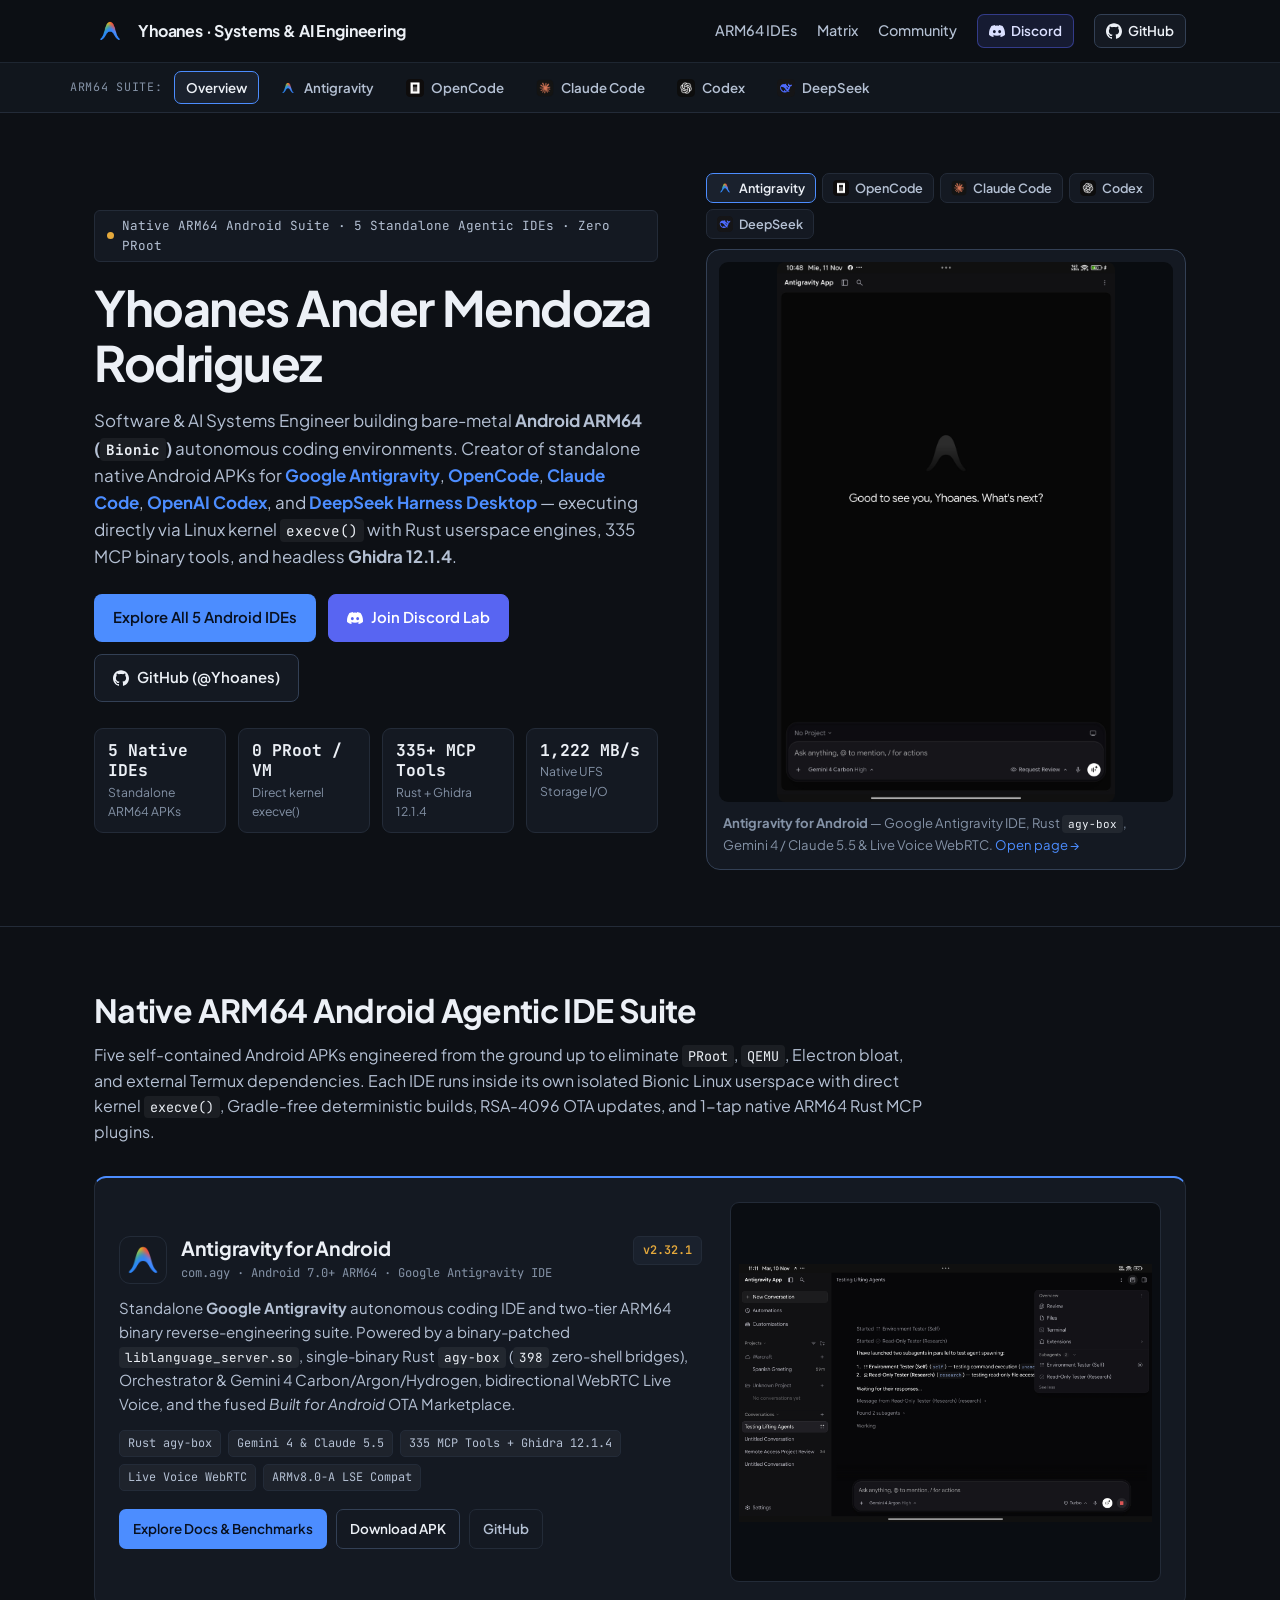
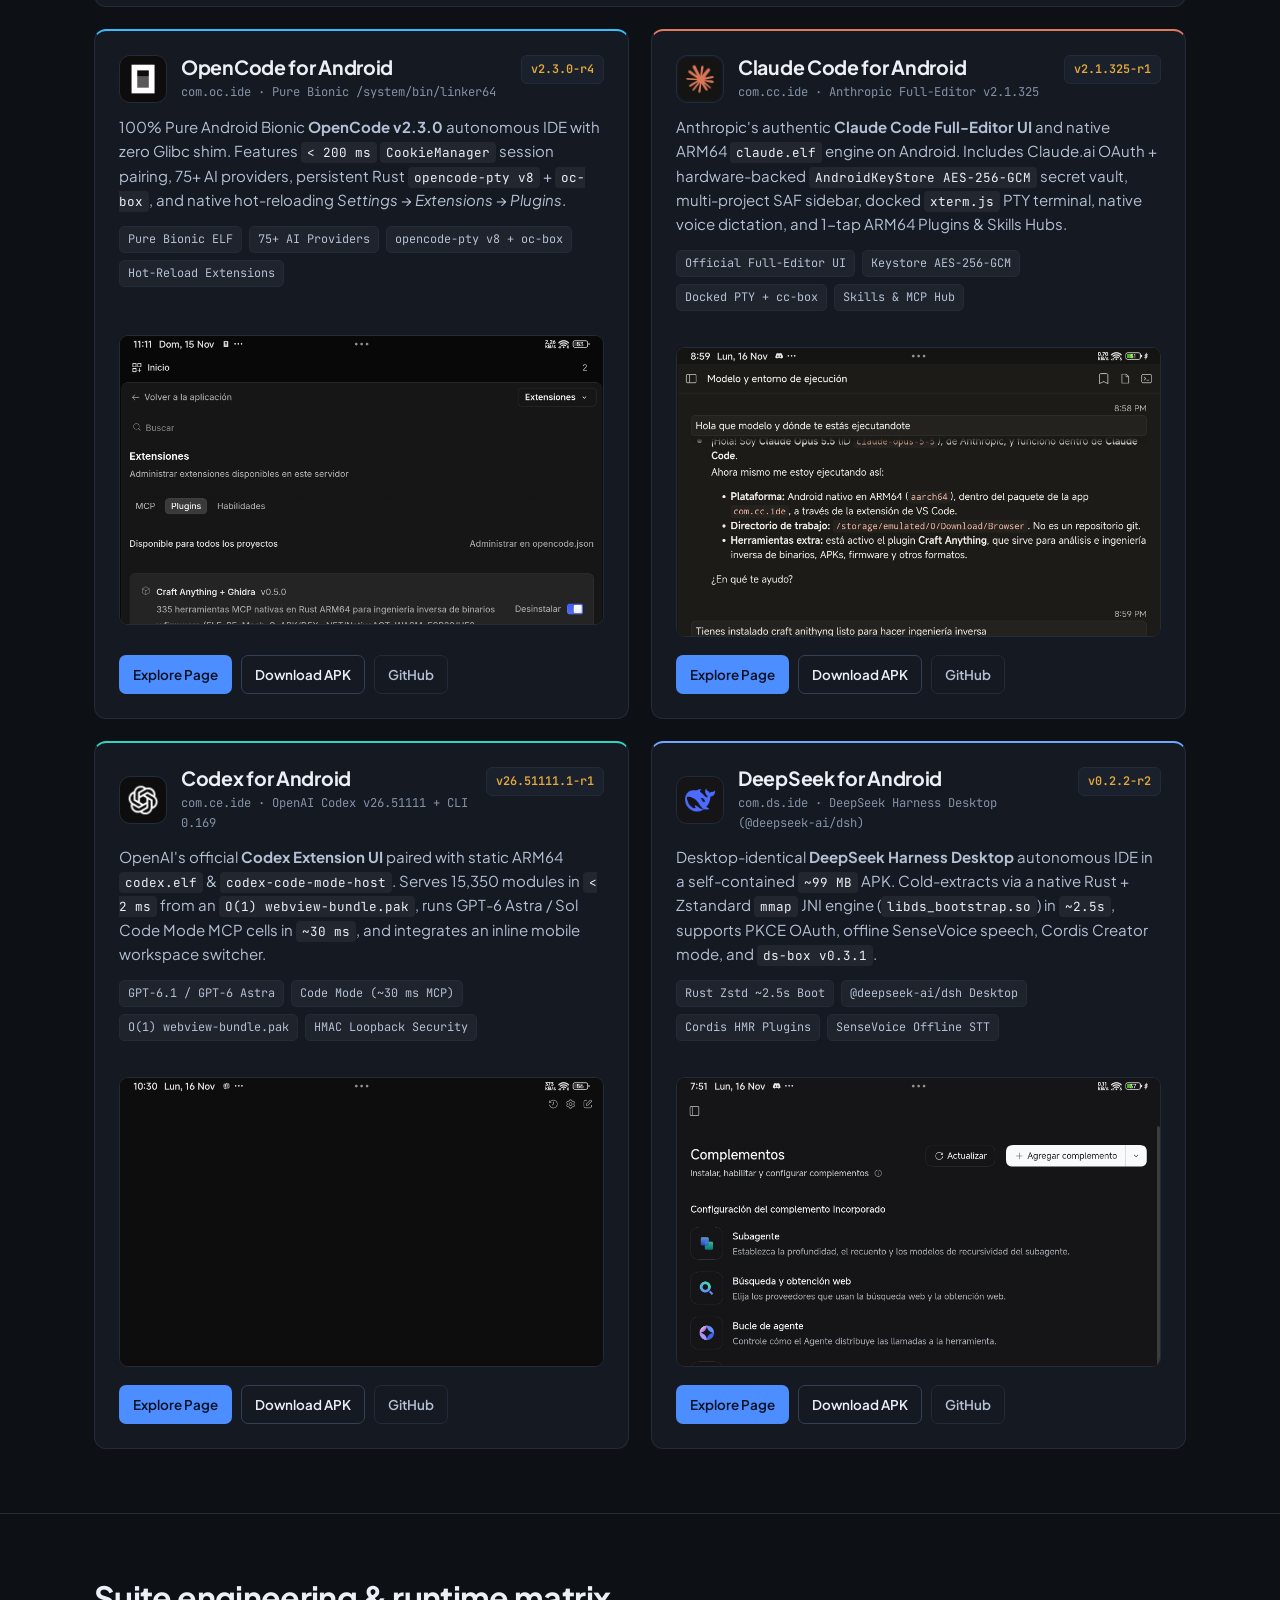
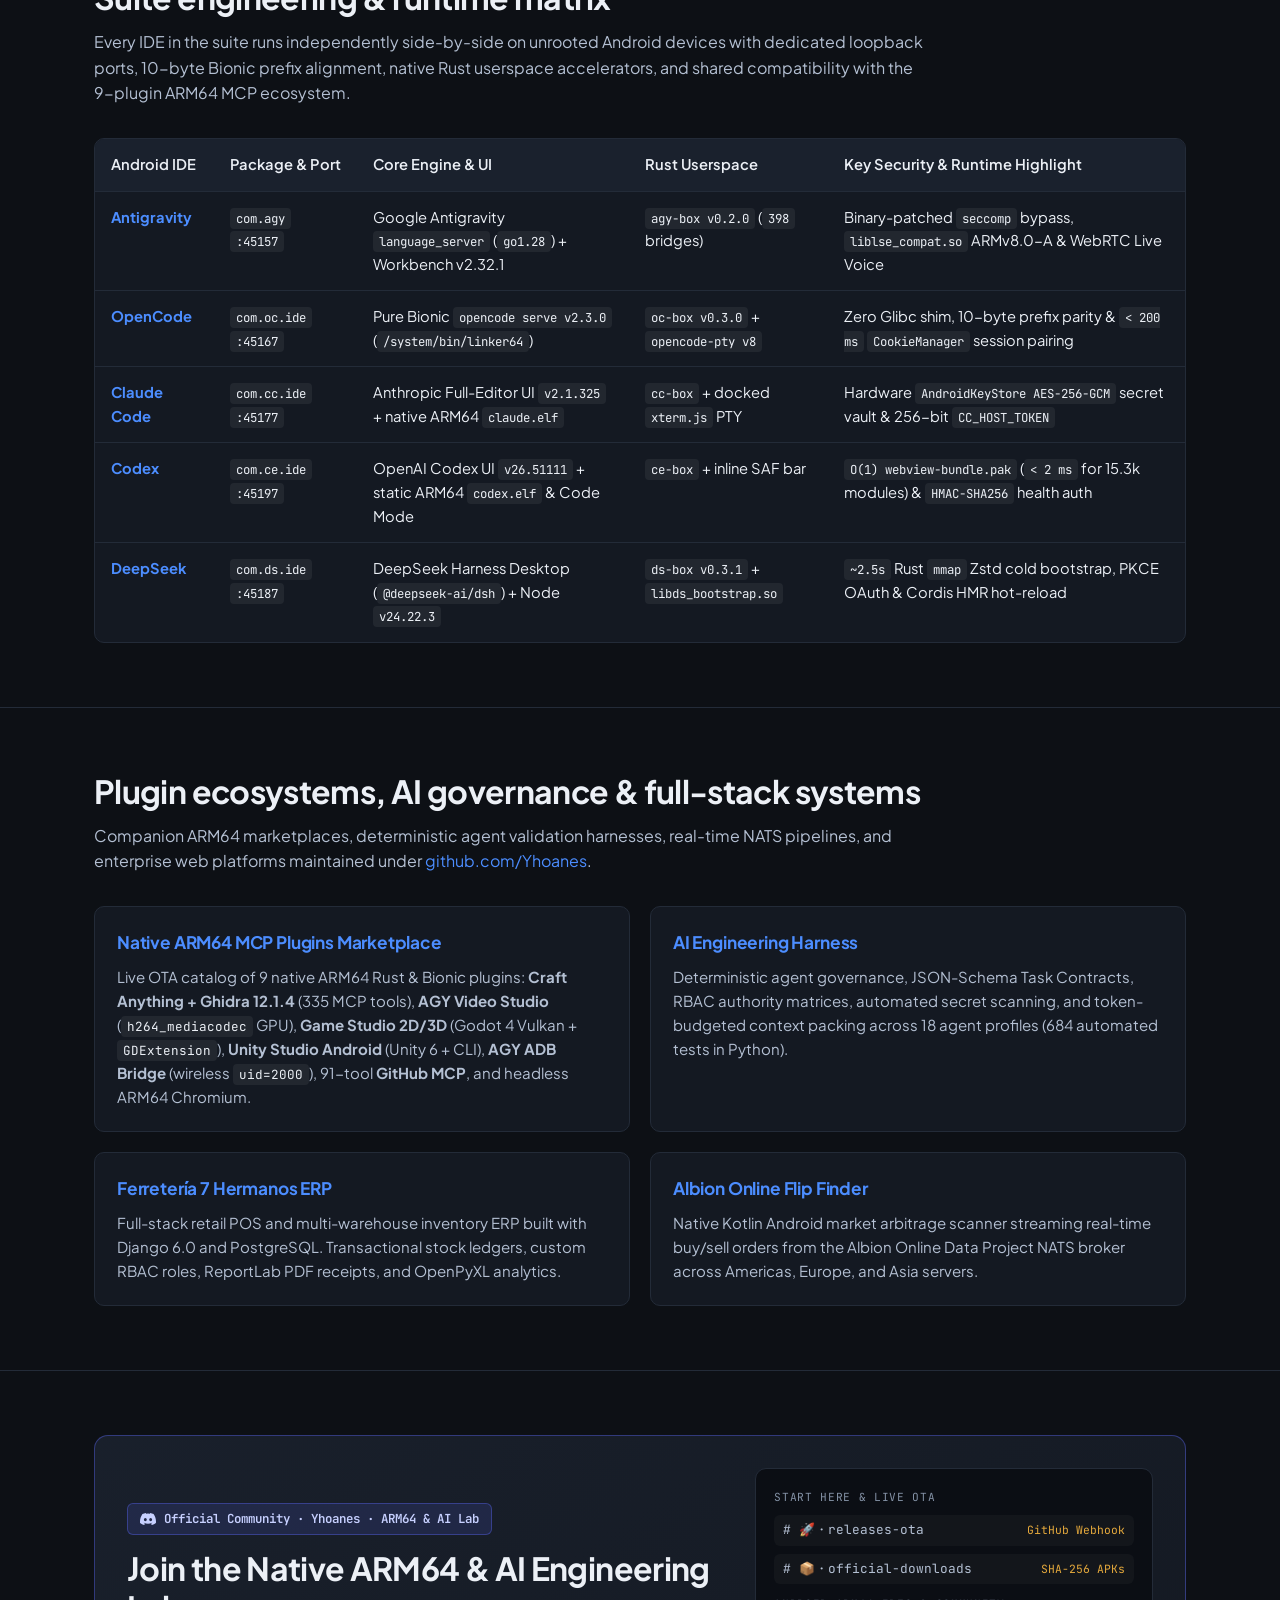
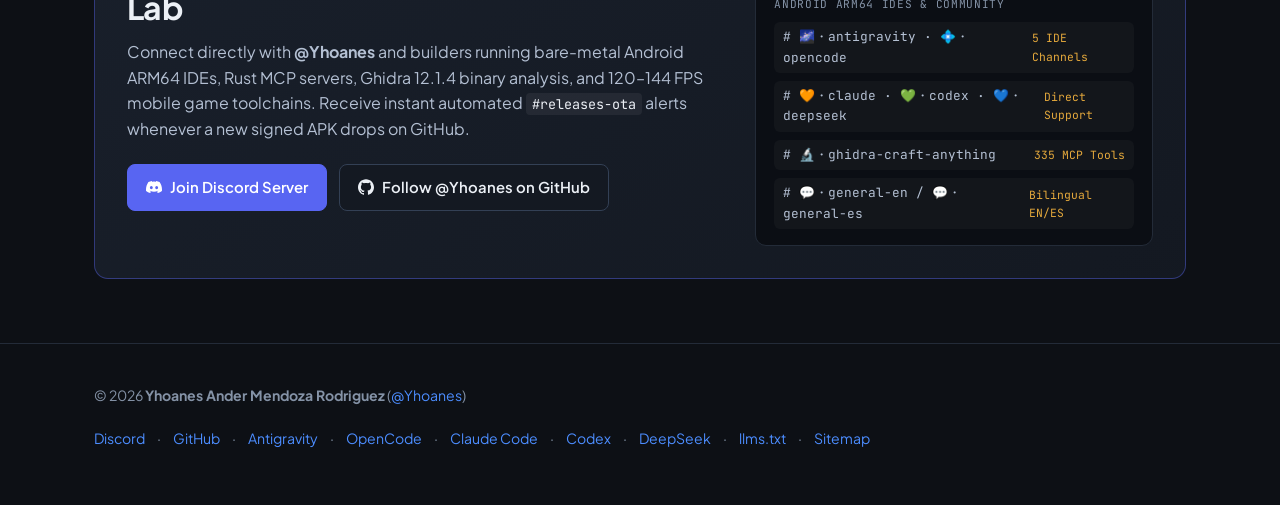
==== commit d33bd8cc: "feat: add official Yhoanes ARM64 & AI Lab Discord community and GitHub social links across all pages" ====
--- a/index.html
+++ b/index.html
@@ -40,7 +40,8 @@
         "alternateName": "Yhoanes",
         "url": "https://yhoanes.github.io/",
         "sameAs": [
-          "https://github.com/Yhoanes"
+          "https://github.com/Yhoanes",
+          "https://discord.gg/BuMGkGCtBv"
         ],
         "jobTitle": "Software & AI Systems Engineer",
         "knowsAbout": [
@@ -129,10 +130,15 @@
         <span>Yhoanes &middot; Systems &amp; AI Engineering</span>
       </a>
       <nav class="nav-links" aria-label="Primary">
-        <a href="#android-ides">ARM64 Android IDEs</a>
-        <a href="#architecture-matrix">Comparison Matrix</a>
-        <a href="#projects">Systems &amp; Frameworks</a>
-        <a href="https://github.com/Yhoanes">GitHub (@Yhoanes)</a>
+        <a href="#android-ides">ARM64 IDEs</a>
+        <a href="#architecture-matrix">Matrix</a>
+        <a href="#community">Community</a>
+        <a class="nav-social-pill nav-social-pill--discord" href="https://discord.gg/BuMGkGCtBv" target="_blank" rel="noopener">
+          <svg class="icon-svg" viewBox="0 0 24 24" aria-hidden="true"><path d="M20.317 4.37a19.791 19.791 0 0 0-4.885-1.515.074.074 0 0 0-.079.037c-.21.375-.444.864-.608 1.25a18.27 18.27 0 0 0-5.487 0 12.64 12.64 0 0 0-.617-1.25.077.077 0 0 0-.079-.037A19.736 19.736 0 0 0 3.677 4.37a.07.07 0 0 0-.032.027C.533 9.046-.32 13.58.099 18.057a.082.082 0 0 0 .031.057 19.9 19.9 0 0 0 5.993 3.03.078.078 0 0 0 .084-.028c.462-.63.874-1.295 1.226-1.994a.076.076 0 0 0-.041-.106 13.107 13.107 0 0 1-1.872-.892.077.077 0 0 1-.008-.128 10.2 10.2 0 0 0 .372-.292.074.074 0 0 1 .077-.01c3.928 1.793 8.18 1.793 12.062 0a.074.074 0 0 1 .078.01c.12.098.246.198.373.292a.077.077 0 0 1-.006.127 12.299 12.299 0 0 1-1.873.892.077.077 0 0 0-.041.107c.36.698.772 1.362 1.225 1.993a.076.076 0 0 0 .084.028 19.839 19.839 0 0 0 6.002-3.03.077.077 0 0 0 .032-.054c.5-5.177-.838-9.674-3.549-13.66a.061.061 0 0 0-.031-.03zM8.02 15.33c-1.183 0-2.157-1.085-2.157-2.419 0-1.333.956-2.419 2.157-2.419 1.21 0 2.176 1.096 2.157 2.42 0 1.333-.956 2.418-2.157 2.418zm7.975 0c-1.183 0-2.157-1.085-2.157-2.419 0-1.333.955-2.419 2.157-2.419 1.21 0 2.176 1.096 2.157 2.42 0 1.333-.946 2.418-2.157 2.418z"/></svg> Discord
+        </a>
+        <a class="nav-social-pill" href="https://github.com/Yhoanes" target="_blank" rel="noopener">
+          <svg class="icon-svg" viewBox="0 0 24 24" aria-hidden="true"><path d="M12 .297c-6.63 0-12 5.373-12 12 0 5.303 3.438 9.8 8.205 11.385.6.113.82-.258.82-.577 0-.285-.01-1.04-.015-2.04-3.338.724-4.042-1.61-4.042-1.61C4.422 18.07 3.633 17.7 3.633 17.7c-1.087-.744.084-.729.084-.729 1.205.084 1.838 1.236 1.838 1.236 1.07 1.835 2.809 1.305 3.495.998.108-.776.417-1.305.76-1.605-2.665-.3-5.466-1.332-5.466-5.93 0-1.31.465-2.38 1.235-3.22-.135-.303-.54-1.523.105-3.176 0 0 1.005-.322 3.3 1.23.96-.267 1.98-.399 3-.405 1.02.006 2.04.138 3 .405 2.28-1.552 3.285-1.23 3.285-1.23.645 1.653.24 2.873.12 3.176.765.84 1.23 1.91 1.23 3.22 0 4.61-2.805 5.625-5.475 5.92.42.36.81 1.096.81 2.22 0 1.606-.015 2.896-.015 3.286 0 .315.21.69.825.57C20.565 22.092 24 17.592 24 12.297c0-6.627-5.373-12-12-12"/></svg> GitHub
+        </a>
       </nav>
     </div>
     <div class="suite-bar">
@@ -180,8 +186,11 @@
             <a class="btn btn-primary" href="#android-ides">
               Explore All 5 Android IDEs
             </a>
-            <a class="btn btn-secondary" href="https://github.com/Yhoanes">
-              GitHub Profile (@Yhoanes)
+            <a class="btn btn-discord" href="https://discord.gg/BuMGkGCtBv" target="_blank" rel="noopener">
+              <svg class="icon-svg" viewBox="0 0 24 24" aria-hidden="true"><path d="M20.317 4.37a19.791 19.791 0 0 0-4.885-1.515.074.074 0 0 0-.079.037c-.21.375-.444.864-.608 1.25a18.27 18.27 0 0 0-5.487 0 12.64 12.64 0 0 0-.617-1.25.077.077 0 0 0-.079-.037A19.736 19.736 0 0 0 3.677 4.37a.07.07 0 0 0-.032.027C.533 9.046-.32 13.58.099 18.057a.082.082 0 0 0 .031.057 19.9 19.9 0 0 0 5.993 3.03.078.078 0 0 0 .084-.028c.462-.63.874-1.295 1.226-1.994a.076.076 0 0 0-.041-.106 13.107 13.107 0 0 1-1.872-.892.077.077 0 0 1-.008-.128 10.2 10.2 0 0 0 .372-.292.074.074 0 0 1 .077-.01c3.928 1.793 8.18 1.793 12.062 0a.074.074 0 0 1 .078.01c.12.098.246.198.373.292a.077.077 0 0 1-.006.127 12.299 12.299 0 0 1-1.873.892.077.077 0 0 0-.041.107c.36.698.772 1.362 1.225 1.993a.076.076 0 0 0 .084.028 19.839 19.839 0 0 0 6.002-3.03.077.077 0 0 0 .032-.054c.5-5.177-.838-9.674-3.549-13.66a.061.061 0 0 0-.031-.03zM8.02 15.33c-1.183 0-2.157-1.085-2.157-2.419 0-1.333.956-2.419 2.157-2.419 1.21 0 2.176 1.096 2.157 2.42 0 1.333-.956 2.418-2.157 2.418zm7.975 0c-1.183 0-2.157-1.085-2.157-2.419 0-1.333.955-2.419 2.157-2.419 1.21 0 2.176 1.096 2.157 2.42 0 1.333-.946 2.418-2.157 2.418z"/></svg> Join Discord Lab
+            </a>
+            <a class="btn btn-secondary" href="https://github.com/Yhoanes" target="_blank" rel="noopener">
+              <svg class="icon-svg" viewBox="0 0 24 24" aria-hidden="true"><path d="M12 .297c-6.63 0-12 5.373-12 12 0 5.303 3.438 9.8 8.205 11.385.6.113.82-.258.82-.577 0-.285-.01-1.04-.015-2.04-3.338.724-4.042-1.61-4.042-1.61C4.422 18.07 3.633 17.7 3.633 17.7c-1.087-.744.084-.729.084-.729 1.205.084 1.838 1.236 1.838 1.236 1.07 1.835 2.809 1.305 3.495.998.108-.776.417-1.305.76-1.605-2.665-.3-5.466-1.332-5.466-5.93 0-1.31.465-2.38 1.235-3.22-.135-.303-.54-1.523.105-3.176 0 0 1.005-.322 3.3 1.23.96-.267 1.98-.399 3-.405 1.02.006 2.04.138 3 .405 2.28-1.552 3.285-1.23 3.285-1.23.645 1.653.24 2.873.12 3.176.765.84 1.23 1.91 1.23 3.22 0 4.61-2.805 5.625-5.475 5.92.42.36.81 1.096.81 2.22 0 1.606-.015 2.896-.015 3.286 0 .315.21.69.825.57C20.565 22.092 24 17.592 24 12.297c0-6.627-5.373-12-12-12"/></svg> GitHub (@Yhoanes)
             </a>
           </div>
 
@@ -542,6 +551,43 @@
         </div>
       </div>
     </section>
+    <!-- Official Discord & GitHub Community Section -->
+    <section class="section" id="community">
+      <div class="container">
+        <div class="community-card">
+          <div>
+            <div class="community-badge">
+              <svg class="icon-svg" viewBox="0 0 24 24" aria-hidden="true"><path d="M20.317 4.37a19.791 19.791 0 0 0-4.885-1.515.074.074 0 0 0-.079.037c-.21.375-.444.864-.608 1.25a18.27 18.27 0 0 0-5.487 0 12.64 12.64 0 0 0-.617-1.25.077.077 0 0 0-.079-.037A19.736 19.736 0 0 0 3.677 4.37a.07.07 0 0 0-.032.027C.533 9.046-.32 13.58.099 18.057a.082.082 0 0 0 .031.057 19.9 19.9 0 0 0 5.993 3.03.078.078 0 0 0 .084-.028c.462-.63.874-1.295 1.226-1.994a.076.076 0 0 0-.041-.106 13.107 13.107 0 0 1-1.872-.892.077.077 0 0 1-.008-.128 10.2 10.2 0 0 0 .372-.292.074.074 0 0 1 .077-.01c3.928 1.793 8.18 1.793 12.062 0a.074.074 0 0 1 .078.01c.12.098.246.198.373.292a.077.077 0 0 1-.006.127 12.299 12.299 0 0 1-1.873.892.077.077 0 0 0-.041.107c.36.698.772 1.362 1.225 1.993a.076.076 0 0 0 .084.028 19.839 19.839 0 0 0 6.002-3.03.077.077 0 0 0 .032-.054c.5-5.177-.838-9.674-3.549-13.66a.061.061 0 0 0-.031-.03zM8.02 15.33c-1.183 0-2.157-1.085-2.157-2.419 0-1.333.956-2.419 2.157-2.419 1.21 0 2.176 1.096 2.157 2.42 0 1.333-.956 2.418-2.157 2.418zm7.975 0c-1.183 0-2.157-1.085-2.157-2.419 0-1.333.955-2.419 2.157-2.419 1.21 0 2.176 1.096 2.157 2.42 0 1.333-.946 2.418-2.157 2.418z"/></svg>
+              <span>Official Community &middot; Yhoanes &middot; ARM64 &amp; AI Lab</span>
+            </div>
+            <h2>Join the Native ARM64 &amp; AI Engineering Lab</h2>
+            <p>
+              Connect directly with <strong>@Yhoanes</strong> and builders running bare-metal Android ARM64 IDEs, Rust MCP servers, Ghidra 12.1.4 binary analysis, and 120–144 FPS mobile game toolchains. Receive instant automated <code>#releases-ota</code> alerts whenever a new signed APK drops on GitHub.
+            </p>
+            <div class="cta-row" style="margin-bottom: 0;">
+              <a class="btn btn-discord" href="https://discord.gg/BuMGkGCtBv" target="_blank" rel="noopener">
+                <svg class="icon-svg" viewBox="0 0 24 24" aria-hidden="true"><path d="M20.317 4.37a19.791 19.791 0 0 0-4.885-1.515.074.074 0 0 0-.079.037c-.21.375-.444.864-.608 1.25a18.27 18.27 0 0 0-5.487 0 12.64 12.64 0 0 0-.617-1.25.077.077 0 0 0-.079-.037A19.736 19.736 0 0 0 3.677 4.37a.07.07 0 0 0-.032.027C.533 9.046-.32 13.58.099 18.057a.082.082 0 0 0 .031.057 19.9 19.9 0 0 0 5.993 3.03.078.078 0 0 0 .084-.028c.462-.63.874-1.295 1.226-1.994a.076.076 0 0 0-.041-.106 13.107 13.107 0 0 1-1.872-.892.077.077 0 0 1-.008-.128 10.2 10.2 0 0 0 .372-.292.074.074 0 0 1 .077-.01c3.928 1.793 8.18 1.793 12.062 0a.074.074 0 0 1 .078.01c.12.098.246.198.373.292a.077.077 0 0 1-.006.127 12.299 12.299 0 0 1-1.873.892.077.077 0 0 0-.041.107c.36.698.772 1.362 1.225 1.993a.076.076 0 0 0 .084.028 19.839 19.839 0 0 0 6.002-3.03.077.077 0 0 0 .032-.054c.5-5.177-.838-9.674-3.549-13.66a.061.061 0 0 0-.031-.03zM8.02 15.33c-1.183 0-2.157-1.085-2.157-2.419 0-1.333.956-2.419 2.157-2.419 1.21 0 2.176 1.096 2.157 2.42 0 1.333-.956 2.418-2.157 2.418zm7.975 0c-1.183 0-2.157-1.085-2.157-2.419 0-1.333.955-2.419 2.157-2.419 1.21 0 2.176 1.096 2.157 2.42 0 1.333-.946 2.418-2.157 2.418z"/></svg> Join Discord Server
+              </a>
+              <a class="btn btn-secondary" href="https://github.com/Yhoanes" target="_blank" rel="noopener">
+                <svg class="icon-svg" viewBox="0 0 24 24" aria-hidden="true"><path d="M12 .297c-6.63 0-12 5.373-12 12 0 5.303 3.438 9.8 8.205 11.385.6.113.82-.258.82-.577 0-.285-.01-1.04-.015-2.04-3.338.724-4.042-1.61-4.042-1.61C4.422 18.07 3.633 17.7 3.633 17.7c-1.087-.744.084-.729.084-.729 1.205.084 1.838 1.236 1.838 1.236 1.07 1.835 2.809 1.305 3.495.998.108-.776.417-1.305.76-1.605-2.665-.3-5.466-1.332-5.466-5.93 0-1.31.465-2.38 1.235-3.22-.135-.303-.54-1.523.105-3.176 0 0 1.005-.322 3.3 1.23.96-.267 1.98-.399 3-.405 1.02.006 2.04.138 3 .405 2.28-1.552 3.285-1.23 3.285-1.23.645 1.653.24 2.873.12 3.176.765.84 1.23 1.91 1.23 3.22 0 4.61-2.805 5.625-5.475 5.92.42.36.81 1.096.81 2.22 0 1.606-.015 2.896-.015 3.286 0 .315.21.69.825.57C20.565 22.092 24 17.592 24 12.297c0-6.627-5.373-12-12-12"/></svg> Follow @Yhoanes on GitHub
+              </a>
+            </div>
+          </div>
+
+          <div class="channel-preview-box" aria-label="Discord server channels overview">
+            <div class="channel-preview-cat">Start Here &amp; Live OTA</div>
+            <div class="channel-preview-row"><span># 🚀・releases-ota</span><span>GitHub Webhook</span></div>
+            <div class="channel-preview-row"><span># 📦・official-downloads</span><span>SHA-256 APKs</span></div>
+            <div class="channel-preview-cat">Android ARM64 IDEs &amp; Community</div>
+            <div class="channel-preview-row"><span># 🌌・antigravity &middot; 💠・opencode</span><span>5 IDE Channels</span></div>
+            <div class="channel-preview-row"><span># 🧡・claude &middot; 💚・codex &middot; 💙・deepseek</span><span>Direct Support</span></div>
+            <div class="channel-preview-row"><span># 🔬・ghidra-craft-anything</span><span>335 MCP Tools</span></div>
+            <div class="channel-preview-row"><span># 💬・general-en / 💬・general-es</span><span>Bilingual EN/ES</span></div>
+          </div>
+        </div>
+      </div>
+    </section>
+
   </main>
 
   <footer class="site-footer">
@@ -550,6 +596,8 @@
         &copy; 2026 <strong>Yhoanes Ander Mendoza Rodriguez</strong> (<a href="https://github.com/Yhoanes">@Yhoanes</a>)
       </div>
       <div class="footer-links">
+        <a href="https://discord.gg/BuMGkGCtBv" target="_blank" rel="noopener">Discord</a> &middot;
+        <a href="https://github.com/Yhoanes" target="_blank" rel="noopener">GitHub</a> &middot;
         <a href="antigravity-android/">Antigravity</a> &middot;
         <a href="opencode-android/">OpenCode</a> &middot;
         <a href="claude-android/">Claude Code</a> &middot;
--- a/styles.css
+++ b/styles.css
@@ -861,6 +861,129 @@
   max-width: 74ch;
 }
 
+/* Social & Discord Community Elements */
+.btn-discord {
+  background: #5865f2;
+  color: #ffffff;
+  border-color: #5865f2;
+}
+
+.btn-discord:hover {
+  background: #6d78f9;
+  border-color: #6d78f9;
+  color: #ffffff;
+}
+
+.nav-social-pill {
+  display: inline-flex;
+  align-items: center;
+  gap: 6px;
+  padding: 5px 11px;
+  border-radius: 7px;
+  background: var(--bg-surface);
+  border: 1px solid var(--border-strong);
+  color: var(--text-primary) !important;
+  font-size: 0.84rem !important;
+  font-weight: 600 !important;
+  transition: background-color 0.15s ease, border-color 0.15s ease;
+}
+
+.nav-social-pill:hover {
+  background: var(--bg-elevated);
+  border-color: var(--accent-cobalt);
+  text-decoration: none;
+}
+
+.nav-social-pill--discord {
+  background: rgba(88, 101, 242, 0.14);
+  border-color: rgba(88, 101, 242, 0.45);
+  color: #dbe0ff !important;
+}
+
+.nav-social-pill--discord:hover {
+  background: rgba(88, 101, 242, 0.26);
+  border-color: #5865f2;
+  color: #ffffff !important;
+}
+
+.icon-svg {
+  width: 16px;
+  height: 16px;
+  fill: currentColor;
+  flex-shrink: 0;
+}
+
+.community-card {
+  background: linear-gradient(145deg, rgba(26, 33, 45, 0.96), rgba(20, 25, 34, 0.98));
+  border: 1px solid rgba(88, 101, 242, 0.42);
+  border-radius: 14px;
+  padding: 32px;
+  display: grid;
+  grid-template-columns: 1.2fr 0.8fr;
+  gap: 32px;
+  align-items: center;
+}
+
+.community-badge {
+  display: inline-flex;
+  align-items: center;
+  gap: 8px;
+  padding: 5px 12px;
+  border-radius: 6px;
+  background: rgba(88, 101, 242, 0.15);
+  border: 1px solid rgba(88, 101, 242, 0.4);
+  color: #c7d0ff;
+  font-family: var(--font-mono);
+  font-size: 0.78rem;
+  font-weight: 600;
+  margin-bottom: 14px;
+}
+
+.community-card h2 {
+  margin: 0 0 12px;
+}
+
+.community-card p {
+  margin: 0 0 22px;
+  color: var(--text-secondary);
+  max-width: 62ch;
+}
+
+.channel-preview-box {
+  background: #0b0e14;
+  border: 1px solid var(--border-subtle);
+  border-radius: 11px;
+  padding: 16px 18px;
+  font-family: var(--font-mono);
+  font-size: 0.8rem;
+  display: grid;
+  gap: 8px;
+}
+
+.channel-preview-cat {
+  font-size: 0.7rem;
+  letter-spacing: 0.06em;
+  text-transform: uppercase;
+  color: var(--text-muted);
+  margin-top: 4px;
+}
+
+.channel-preview-row {
+  display: flex;
+  align-items: center;
+  justify-content: space-between;
+  gap: 10px;
+  padding: 5px 9px;
+  border-radius: 6px;
+  background: rgba(255, 255, 255, 0.03);
+  color: var(--text-secondary);
+}
+
+.channel-preview-row span:last-child {
+  font-size: 0.71rem;
+  color: var(--accent-amber);
+}
+
 /* Footer */
 .site-footer {
   padding: 40px 0 56px;
@@ -887,7 +1010,8 @@
   .walkthrough-layout,
   .spec-grid,
   .ide-suite-grid,
-  .ide-card--featured {
+  .ide-card--featured,
+  .community-card {
     grid-template-columns: 1fr;
   }
   .stats-strip {
